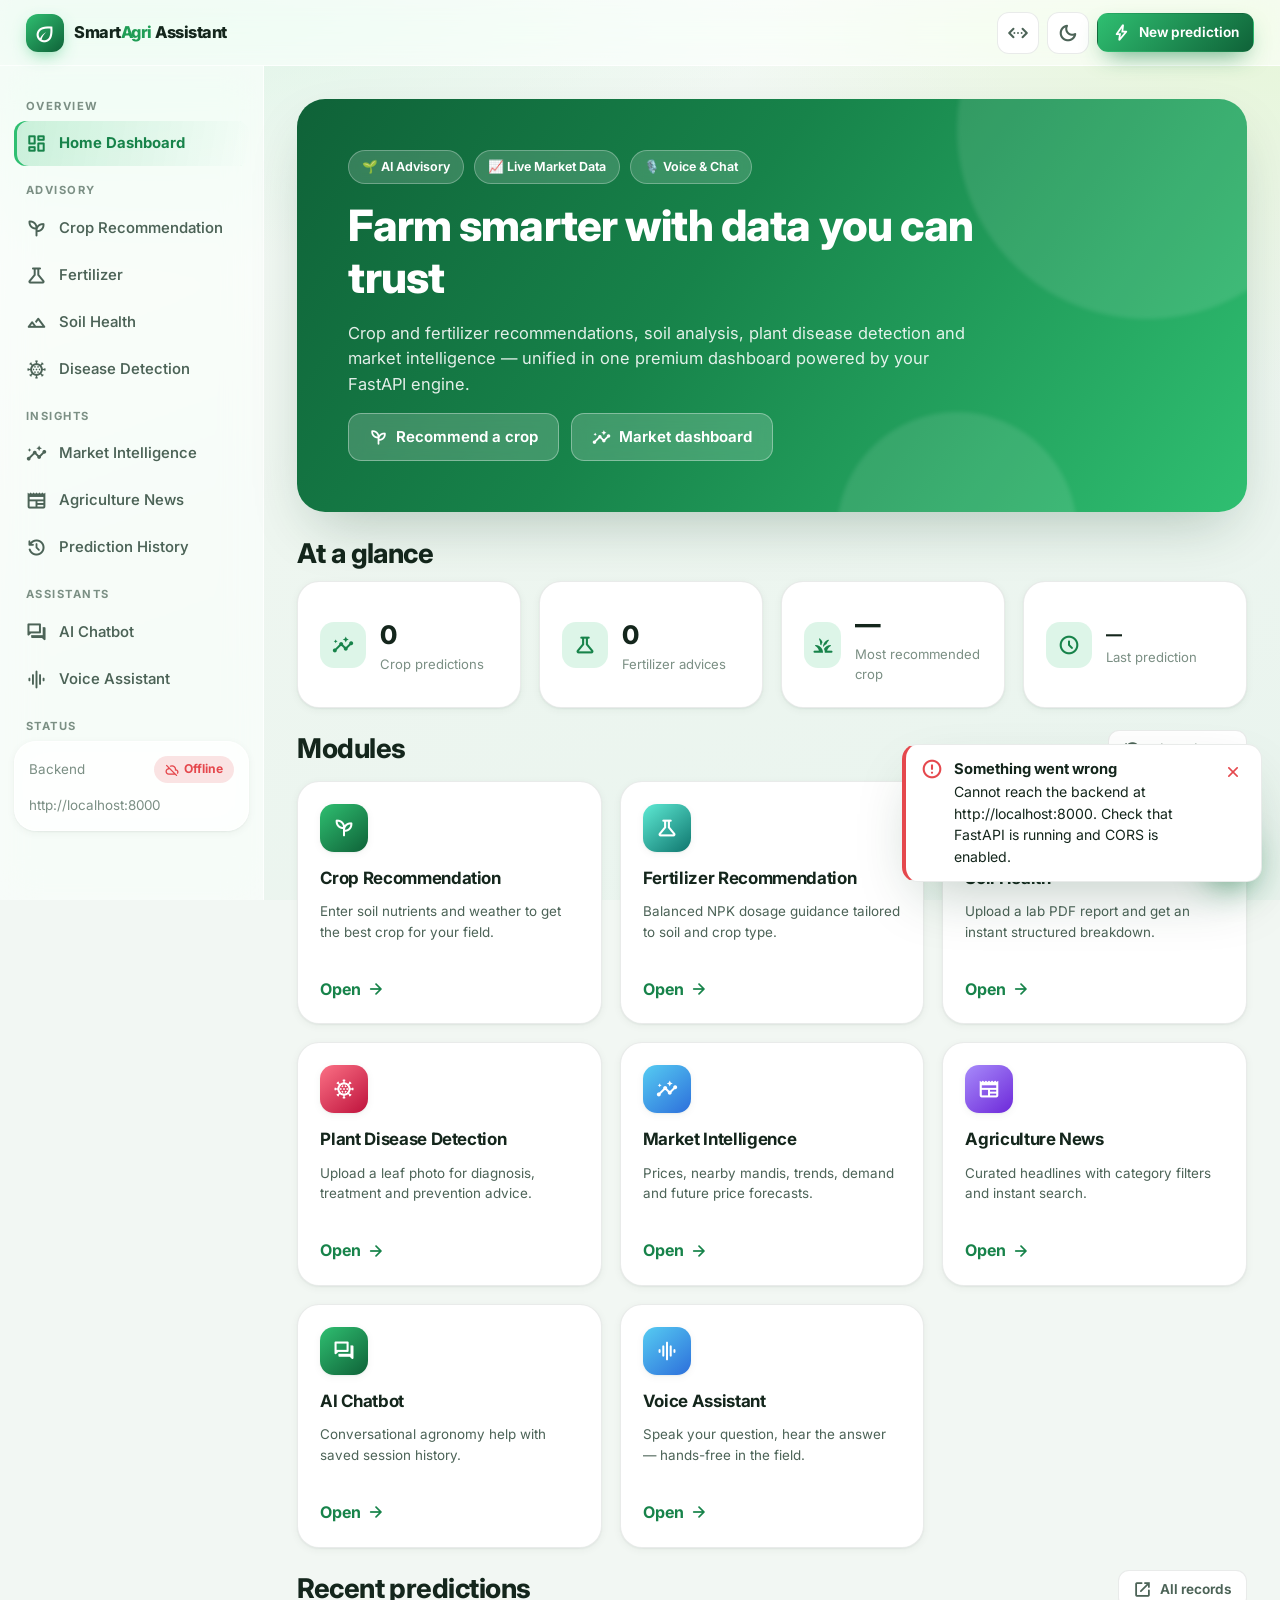
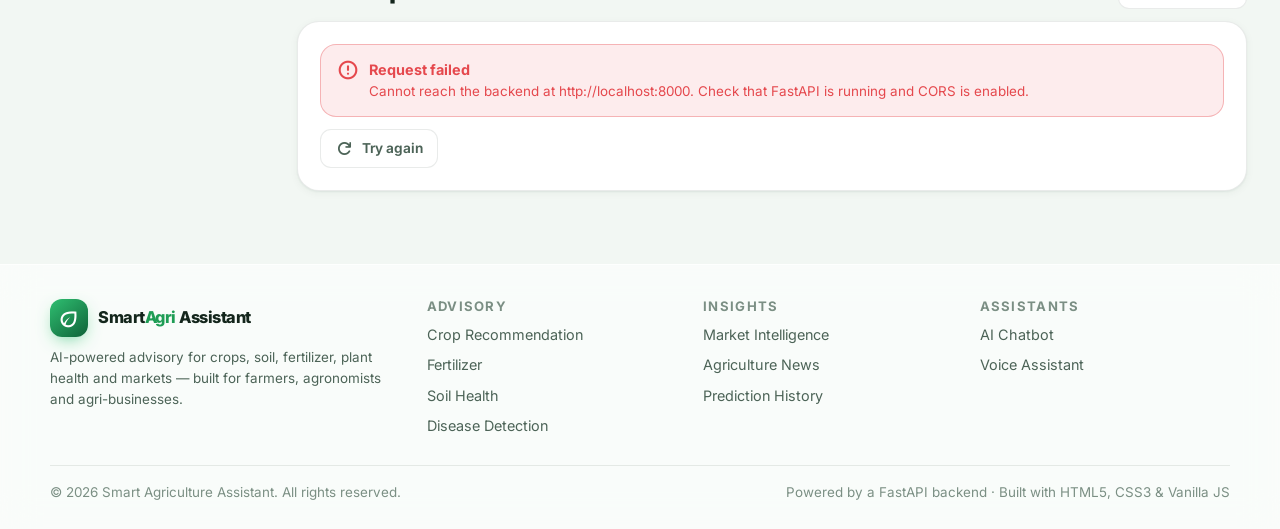
==== frontend/index.html @ 7fe46436 "Initial commit" ====
<!DOCTYPE html>
<html lang="en" data-theme="light">
<head>
  <meta charset="utf-8" />
  <meta name="viewport" content="width=device-width, initial-scale=1" />
  <title>Smart Agriculture Assistant — AI Farming Dashboard</title>
  <meta name="description" content="AI-powered farming dashboard for crop and fertilizer recommendation, soil health, plant disease detection, market intelligence and agriculture news." />
  <meta name="keywords" content="smart agriculture, crop recommendation, fertilizer, soil health, plant disease detection, market prices, farming AI" />
  <meta property="og:type" content="website" />
  <meta property="og:title" content="Smart Agriculture Assistant — AI Farming Dashboard" />
  <meta property="og:description" content="One dashboard for crop advisory, soil health, disease detection and market intelligence." />
  <meta name="twitter:card" content="summary_large_image" />
  <link rel="canonical" href="/app/index.html" />
  <link rel="icon" href="/favicon.ico" />
  <link rel="preconnect" href="https://fonts.googleapis.com" />
  <link rel="preconnect" href="https://fonts.gstatic.com" crossorigin />
  <link href="https://fonts.googleapis.com/css2?family=Inter:wght@400;500;600;700;800&family=Material+Symbols+Rounded:opsz,wght,FILL,GRAD@24,400,0,0&display=swap" rel="stylesheet" />
  <link rel="stylesheet" href="css/style.css" />
  <link rel="stylesheet" href="css/responsive.css" />
</head>
<body data-root="./">
  <a href="#main" class="visually-hidden">Skip to main content</a>
  <header data-shell="navbar"></header>

  <div class="layout">
    <nav data-shell="sidebar"></nav>

    <main class="content" id="main">
      <!-- ============================ Hero ============================ -->
      <section class="hero reveal" aria-labelledby="heroTitle">
        <div class="hero__inner">
          <div class="badge-row">
            <span class="hero-badge">🌱 AI Advisory</span>
            <span class="hero-badge">📈 Live Market Data</span>
            <span class="hero-badge">🎙️ Voice &amp; Chat</span>
          </div>
          <h1 id="heroTitle">Farm smarter with data you can trust</h1>
          <p>Crop and fertilizer recommendations, soil analysis, plant disease detection and market
             intelligence — unified in one premium dashboard powered by your FastAPI engine.</p>
          <div class="row wrap actions">
            <a class="btn btn--light" href="pages/crop.html"><span class="mi">psychiatry</span>Recommend a crop</a>
            <a class="btn btn--light" href="pages/market.html"><span class="mi">insights</span>Market dashboard</a>
          </div>
        </div>
      </section>

      <!-- ========================== Statistics ========================= -->
      <h2 class="mt-2">At a glance</h2>
      <section class="grid cols-4 mb-2" id="statsGrid" aria-label="Key statistics">
        <div class="card card--hover reveal stat"><div class="stat__icon"><span class="mi">insights</span></div>
          <div><div class="stat__value" id="statPredictions">—</div><div class="stat__label">Crop predictions</div></div></div>
        <div class="card card--hover reveal stat"><div class="stat__icon"><span class="mi">science</span></div>
          <div><div class="stat__value" id="statFertilizer">—</div><div class="stat__label">Fertilizer advices</div></div></div>
        <div class="card card--hover reveal stat"><div class="stat__icon"><span class="mi">grass</span></div>
          <div><div class="stat__value" id="statTopCrop">—</div><div class="stat__label">Most recommended crop</div></div></div>
        <div class="card card--hover reveal stat"><div class="stat__icon"><span class="mi">schedule</span></div>
          <div><div class="stat__value" id="statLast" style="font-size:1rem">—</div><div class="stat__label">Last prediction</div></div></div>
      </section>

      <!-- =========================== Modules =========================== -->
      <div class="row spread wrap mt-2">
        <h2 style="margin:0">Modules</h2>
        <a class="btn btn--ghost btn--sm" href="pages/history.html"><span class="mi">history</span>View history</a>
      </div>
      <section class="grid auto mt-1" aria-label="Feature modules">
        <a class="card card--hover feature-card reveal" href="pages/crop.html">
          <span class="ficon"><span class="mi">psychiatry</span></span>
          <h3>Crop Recommendation</h3>
          <p class="small">Enter soil nutrients and weather to get the best crop for your field.</p>
          <span class="go">Open<span class="mi">arrow_forward</span></span></a>

        <a class="card card--hover feature-card reveal" href="pages/fertilizer.html">
          <span class="ficon teal"><span class="mi">science</span></span>
          <h3>Fertilizer Recommendation</h3>
          <p class="small">Balanced NPK dosage guidance tailored to soil and crop type.</p>
          <span class="go">Open<span class="mi">arrow_forward</span></span></a>

        <a class="card card--hover feature-card reveal" href="pages/soil.html">
          <span class="ficon amber"><span class="mi">terrain</span></span>
          <h3>Soil Health</h3>
          <p class="small">Upload a lab PDF report and get an instant structured breakdown.</p>
          <span class="go">Open<span class="mi">arrow_forward</span></span></a>

        <a class="card card--hover feature-card reveal" href="pages/disease.html">
          <span class="ficon rose"><span class="mi">coronavirus</span></span>
          <h3>Plant Disease Detection</h3>
          <p class="small">Upload a leaf photo for diagnosis, treatment and prevention advice.</p>
          <span class="go">Open<span class="mi">arrow_forward</span></span></a>

        <a class="card card--hover feature-card reveal" href="pages/market.html">
          <span class="ficon blue"><span class="mi">insights</span></span>
          <h3>Market Intelligence</h3>
          <p class="small">Prices, nearby mandis, trends, demand and future price forecasts.</p>
          <span class="go">Open<span class="mi">arrow_forward</span></span></a>

        <a class="card card--hover feature-card reveal" href="pages/news.html">
          <span class="ficon violet"><span class="mi">newspaper</span></span>
          <h3>Agriculture News</h3>
          <p class="small">Curated headlines with category filters and instant search.</p>
          <span class="go">Open<span class="mi">arrow_forward</span></span></a>

        <a class="card card--hover feature-card reveal" href="pages/chatbot.html">
          <span class="ficon"><span class="mi">forum</span></span>
          <h3>AI Chatbot</h3>
          <p class="small">Conversational agronomy help with saved session history.</p>
          <span class="go">Open<span class="mi">arrow_forward</span></span></a>

        <a class="card card--hover feature-card reveal" href="pages/voice.html">
          <span class="ficon blue"><span class="mi">graphic_eq</span></span>
          <h3>Voice Assistant</h3>
          <p class="small">Speak your question, hear the answer — hands-free in the field.</p>
          <span class="go">Open<span class="mi">arrow_forward</span></span></a>
      </section>

      <!-- ====================== Recent predictions ===================== -->
      <div class="row spread wrap mt-2">
        <h2 style="margin:0">Recent predictions</h2>
        <a class="btn btn--ghost btn--sm" href="pages/history.html"><span class="mi">open_in_new</span>All records</a>
      </div>
      <section class="card mt-1 reveal" id="recentPanel" aria-live="polite"></section>
    </main>
  </div>

  <footer data-shell="footer"></footer>

  <script src="js/api.js"></script>
  <script src="js/script.js"></script>
  <script src="js/home.js"></script>
</body>
</html>
---- frontend/css/style.css ----
/* ==========================================================================
   Smart Agriculture Assistant — Core stylesheet
   Design tokens, glassmorphism, layout, components, animations.
   ========================================================================== */

/* ---------- Design tokens ---------- */
:root {
  --green-50: #eefbf1;
  --green-100: #d5f4de;
  --green-300: #7fd99a;
  --green-500: #1f9d55;
  --green-600: #17834a;
  --green-700: #0f6238;
  --leaf: #2fbf71;
  --lime: #a7e05a;
  --sun: #f5a524;
  --sky: #2d9cdb;
  --danger: #e5484d;
  --warn: #f0a500;

  --bg: #f2f7f3;
  --bg-grad: radial-gradient(1200px 600px at 8% -10%, #d7f2e1 0%, transparent 60%),
             radial-gradient(1000px 700px at 100% 0%, #e6f6d8 0%, transparent 55%),
             linear-gradient(160deg, #f6fbf7 0%, #eef6f0 45%, #e9f4ee 100%);

  --surface: #ffffff;
  --surface-2: #f7faf8;
  --glass: rgba(255, 255, 255, 0.62);
  --glass-brd: rgba(255, 255, 255, 0.75);
  --glass-blur: saturate(180%) blur(18px);

  --text: #14261c;
  --text-2: #4c6357;
  --muted: #7b8f84;
  --border: rgba(20, 38, 28, 0.09);

  --shadow-sm: 0 1px 2px rgba(15, 60, 35, .06), 0 2px 8px rgba(15, 60, 35, .05);
  --shadow-md: 0 6px 18px rgba(15, 60, 35, .09), 0 2px 6px rgba(15, 60, 35, .05);
  --shadow-lg: 0 24px 60px -18px rgba(12, 58, 33, .28);

  --radius-sm: 10px;
  --radius: 16px;
  --radius-lg: 22px;
  --radius-xl: 28px;

  --sidebar-w: 264px;
  --nav-h: 66px;
  --ease: cubic-bezier(.22, 1, .36, 1);
  --font: "Inter", "Segoe UI", system-ui, -apple-system, Roboto, Helvetica, Arial, sans-serif;
}

/* ---------- Dark mode ---------- */
html[data-theme="dark"] {
  --bg: #0b1512;
  --bg-grad: radial-gradient(1100px 620px at 6% -12%, #0f3d2a 0%, transparent 60%),
             radial-gradient(900px 620px at 100% 0%, #123a30 0%, transparent 55%),
             linear-gradient(160deg, #0b1512 0%, #0c1a15 50%, #0a1411 100%);
  --surface: #10201a;
  --surface-2: #142a22;
  --glass: rgba(20, 40, 33, 0.55);
  --glass-brd: rgba(255, 255, 255, 0.09);
  --text: #e8f5ed;
  --text-2: #a9c4b6;
  --muted: #7e9a8c;
  --border: rgba(255, 255, 255, 0.10);
  --shadow-sm: 0 1px 2px rgba(0,0,0,.35);
  --shadow-md: 0 8px 24px rgba(0, 0, 0, .40);
  --shadow-lg: 0 28px 70px -20px rgba(0, 0, 0, .65);
}

/* ---------- Reset ---------- */
*, *::before, *::after { box-sizing: border-box; }
html, body { height: 100%; }
body {
  margin: 0;
  font-family: var(--font);
  color: var(--text);
  background: var(--bg);
  background-image: var(--bg-grad);
  background-attachment: fixed;
  -webkit-font-smoothing: antialiased;
  line-height: 1.55;
  transition: background-color .35s var(--ease), color .35s var(--ease);
}
img { max-width: 100%; display: block; }
a { color: inherit; text-decoration: none; }
button, input, select, textarea { font: inherit; color: inherit; }
h1, h2, h3, h4 { line-height: 1.2; margin: 0 0 .4em; letter-spacing: -.02em; }
h1 { font-size: clamp(1.9rem, 3.4vw, 2.7rem); font-weight: 800; }
h2 { font-size: clamp(1.3rem, 2.2vw, 1.7rem); font-weight: 750; }
h3 { font-size: 1.06rem; font-weight: 700; }
p { margin: 0 0 1rem; color: var(--text-2); }
:focus-visible { outline: 3px solid var(--leaf); outline-offset: 2px; border-radius: 6px; }
.visually-hidden {
  position: absolute; width: 1px; height: 1px; overflow: hidden;
  clip: rect(0 0 0 0); clip-path: inset(50%); white-space: nowrap;
}

/* ---------- Utilities ---------- */
.muted { color: var(--muted); }
.small { font-size: .84rem; }
.center { text-align: center; }
.row { display: flex; gap: 12px; align-items: center; }
.row.wrap { flex-wrap: wrap; }
.spread { justify-content: space-between; }
.mt-0 { margin-top: 0; } .mt-1 { margin-top: 12px; } .mt-2 { margin-top: 22px; }
.mb-2 { margin-bottom: 22px; }
.hidden { display: none !important; }
.grid { display: grid; gap: 18px; }
.grid.cols-2 { grid-template-columns: repeat(2, minmax(0, 1fr)); }
.grid.cols-3 { grid-template-columns: repeat(3, minmax(0, 1fr)); }
.grid.cols-4 { grid-template-columns: repeat(4, minmax(0, 1fr)); }
.grid.auto { grid-template-columns: repeat(auto-fill, minmax(260px, 1fr)); }

/* ---------- Icons (Material Symbols) ---------- */
.mi {
  font-family: "Material Symbols Rounded", sans-serif;
  font-weight: normal; font-style: normal; line-height: 1;
  letter-spacing: normal; text-transform: none; white-space: nowrap;
  direction: ltr; -webkit-font-feature-settings: "liga"; font-variation-settings: "FILL" 0, "wght" 500, "opsz" 24;
  user-select: none; font-size: 22px;
}

/* ==========================================================================
   App shell: navbar / sidebar / footer
   ========================================================================== */
.navbar {
  position: sticky; top: 0; z-index: 60;
  height: var(--nav-h);
  display: flex; align-items: center; gap: 14px;
  padding: 0 clamp(14px, 2.4vw, 26px);
  background: var(--glass);
  backdrop-filter: var(--glass-blur);
  -webkit-backdrop-filter: var(--glass-blur);
  border-bottom: 1px solid var(--glass-brd);
}
.brand { display: flex; align-items: center; gap: 10px; font-weight: 800; letter-spacing: -.03em; }
.brand__mark {
  width: 38px; height: 38px; display: grid; place-items: center; border-radius: 12px;
  background: linear-gradient(140deg, var(--leaf), var(--green-700));
  color: #fff; box-shadow: 0 6px 18px -6px rgba(47, 191, 113, .8);
}
.brand__name { font-size: 1.02rem; }
.brand__name span { color: var(--green-500); }
.navbar__spacer { flex: 1; }
.navbar__actions { display: flex; align-items: center; gap: 8px; }

.icon-btn {
  width: 42px; height: 42px; display: grid; place-items: center;
  border-radius: 12px; border: 1px solid var(--border);
  background: var(--surface); color: var(--text-2);
  cursor: pointer; transition: transform .2s var(--ease), background .2s, color .2s, box-shadow .2s;
}
.icon-btn:hover { transform: translateY(-2px); color: var(--green-500); box-shadow: var(--shadow-sm); }
.hamburger { display: none; }

/* Layout */
.layout { display: flex; align-items: flex-start; min-height: calc(100vh - var(--nav-h)); }
.sidebar {
  position: sticky; top: var(--nav-h);
  width: var(--sidebar-w); flex: 0 0 var(--sidebar-w);
  height: calc(100vh - var(--nav-h));
  overflow-y: auto; padding: 18px 14px 26px;
  background: var(--glass);
  backdrop-filter: var(--glass-blur); -webkit-backdrop-filter: var(--glass-blur);
  border-right: 1px solid var(--glass-brd);
}
.sidebar__label {
  font-size: .70rem; text-transform: uppercase; letter-spacing: .13em;
  color: var(--muted); font-weight: 700; padding: 14px 12px 6px;
}
.nav-link {
  display: flex; align-items: center; gap: 12px;
  padding: 11px 12px; border-radius: 12px; margin-bottom: 2px;
  color: var(--text-2); font-weight: 550; font-size: .93rem;
  transition: background .2s var(--ease), color .2s, transform .2s var(--ease);
}
.nav-link .mi { font-size: 21px; }
.nav-link:hover { background: color-mix(in oklab, var(--leaf) 12%, transparent); color: var(--text); transform: translateX(3px); }
.nav-link.is-active {
  background: linear-gradient(100deg, color-mix(in oklab, var(--leaf) 22%, transparent), transparent);
  color: var(--green-600); font-weight: 700;
  box-shadow: inset 3px 0 0 var(--leaf);
}
html[data-theme="dark"] .nav-link.is-active { color: var(--lime); }

.content { flex: 1; min-width: 0; padding: clamp(18px, 2.6vw, 34px); }
.page-head { margin-bottom: 22px; }
.page-head .eyebrow {
  display: inline-flex; align-items: center; gap: 6px;
  font-size: .74rem; font-weight: 700; letter-spacing: .12em; text-transform: uppercase;
  color: var(--green-600); background: color-mix(in oklab, var(--leaf) 14%, transparent);
  padding: 5px 12px; border-radius: 999px; margin-bottom: 10px;
}

.scrim {
  position: fixed; inset: 0; background: rgba(6, 20, 14, .45);
  backdrop-filter: blur(3px); z-index: 70; opacity: 0; pointer-events: none;
  transition: opacity .3s var(--ease);
}
.scrim.is-open { opacity: 1; pointer-events: auto; }

.footer {
  margin-top: 40px; padding: 34px clamp(16px, 3vw, 40px) 26px;
  background: var(--glass); backdrop-filter: var(--glass-blur);
  border-top: 1px solid var(--glass-brd);
}
.footer__grid { display: grid; gap: 26px; grid-template-columns: 1.4fr 1fr 1fr 1fr; max-width: 1180px; margin: 0 auto; }
.footer h4 { font-size: .82rem; text-transform: uppercase; letter-spacing: .1em; color: var(--muted); }
.footer a { display: block; padding: 4px 0; color: var(--text-2); font-size: .9rem; transition: color .2s, transform .2s var(--ease); }
.footer a:hover { color: var(--green-500); transform: translateX(3px); }
.footer__bottom {
  max-width: 1180px; margin: 24px auto 0; padding-top: 16px;
  border-top: 1px solid var(--border); display: flex; justify-content: space-between;
  flex-wrap: wrap; gap: 10px; font-size: .84rem; color: var(--muted);
}

/* ==========================================================================
   Cards & surfaces
   ========================================================================== */
.card {
  background: var(--surface);
  border: 1px solid var(--border);
  border-radius: var(--radius-lg);
  padding: 22px;
  box-shadow: var(--shadow-sm);
  transition: transform .35s var(--ease), box-shadow .35s var(--ease), border-color .3s;
}
.card--glass {
  background: var(--glass);
  backdrop-filter: var(--glass-blur); -webkit-backdrop-filter: var(--glass-blur);
  border-color: var(--glass-brd);
}
.card--hover:hover { transform: translateY(-6px); box-shadow: var(--shadow-lg); border-color: color-mix(in oklab, var(--leaf) 40%, transparent); }
.card__title { display: flex; align-items: center; gap: 10px; font-weight: 750; margin-bottom: 6px; }

.feature-card { position: relative; overflow: hidden; display: flex; flex-direction: column; gap: 6px; }
.feature-card::after {
  content: ""; position: absolute; inset: auto -40% -60% auto; width: 190px; height: 190px;
  background: radial-gradient(circle, color-mix(in oklab, var(--leaf) 28%, transparent), transparent 68%);
  opacity: 0; transition: opacity .4s var(--ease);
}
.feature-card:hover::after { opacity: 1; }
.feature-card .ficon {
  width: 48px; height: 48px; border-radius: 14px; display: grid; place-items: center;
  color: #fff; margin-bottom: 10px; box-shadow: var(--shadow-sm);
  background: linear-gradient(140deg, var(--leaf), var(--green-700));
}
.ficon.blue { background: linear-gradient(140deg, #56ccf2, #2d6fdb); }
.ficon.amber { background: linear-gradient(140deg, #f9c74f, #f3722c); }
.ficon.violet { background: linear-gradient(140deg, #a78bfa, #6d28d9); }
.ficon.rose { background: linear-gradient(140deg, #fb7185, #be123c); }
.ficon.teal { background: linear-gradient(140deg, #5eead4, #0f766e); }
.feature-card .go { margin-top: auto; padding-top: 12px; font-weight: 700; color: var(--green-600); display: inline-flex; align-items: center; gap: 6px; }
.feature-card:hover .go .mi { transform: translateX(4px); }
.feature-card .go .mi { transition: transform .25s var(--ease); font-size: 18px; }

/* Stat cards */
.stat { display: flex; gap: 14px; align-items: center; }
.stat__icon { width: 46px; height: 46px; border-radius: 14px; display: grid; place-items: center; background: color-mix(in oklab, var(--leaf) 16%, transparent); color: var(--green-600); }
.stat__value { font-size: 1.6rem; font-weight: 800; letter-spacing: -.03em; }
.stat__label { font-size: .82rem; color: var(--muted); }
.trend { font-size: .78rem; font-weight: 700; color: var(--green-500); }
.trend.down { color: var(--danger); }

/* ---------- Hero ---------- */
.hero {
  position: relative; overflow: hidden;
  border-radius: var(--radius-xl); padding: clamp(26px, 4vw, 52px);
  color: #fff; margin-bottom: 26px;
  background: linear-gradient(125deg, #0f6238 0%, #17834a 42%, #2fbf71 100%);
  box-shadow: var(--shadow-lg);
}
.hero::before, .hero::after {
  content: ""; position: absolute; border-radius: 50%; filter: blur(2px);
  background: rgba(255, 255, 255, .10);
}
.hero::before { width: 380px; height: 380px; right: -90px; top: -160px; animation: float 9s ease-in-out infinite; }
.hero::after { width: 240px; height: 240px; right: 170px; bottom: -140px; animation: float 11s ease-in-out infinite reverse; }
.hero__inner { position: relative; z-index: 1; max-width: 640px; }
.hero h1 { color: #fff; }
.hero p { color: rgba(255, 255, 255, .88); font-size: 1.03rem; }
.hero .badge-row { display: flex; gap: 10px; flex-wrap: wrap; margin-bottom: 16px; }
.hero-badge {
  background: rgba(255, 255, 255, .16); border: 1px solid rgba(255, 255, 255, .28);
  padding: 6px 13px; border-radius: 999px; font-size: .78rem; font-weight: 650;
  backdrop-filter: blur(6px);
}

@keyframes float { 0%, 100% { transform: translateY(0) } 50% { transform: translateY(-22px) } }

/* ==========================================================================
   Buttons
   ========================================================================== */
.btn {
  display: inline-flex; align-items: center; justify-content: center; gap: 8px;
  padding: 11px 20px; border-radius: 13px; border: 1px solid transparent;
  font-weight: 650; font-size: .94rem; cursor: pointer; white-space: nowrap;
  transition: transform .2s var(--ease), box-shadow .25s var(--ease), background .25s, opacity .2s;
}
.btn .mi { font-size: 19px; }
.btn:hover { transform: translateY(-2px); }
.btn:active { transform: translateY(0); }
.btn:disabled { opacity: .55; cursor: not-allowed; transform: none; }
.btn--primary {
  background: linear-gradient(135deg, var(--leaf), var(--green-700)); color: #fff;
  box-shadow: 0 10px 24px -10px rgba(23, 131, 74, .85);
}
.btn--primary:hover { box-shadow: 0 16px 32px -12px rgba(23, 131, 74, .95); }
.btn--ghost { background: var(--surface); border-color: var(--border); color: var(--text-2); }
.btn--ghost:hover { color: var(--green-600); border-color: var(--leaf); }
.btn--light { background: rgba(255,255,255,.18); border-color: rgba(255,255,255,.35); color: #fff; backdrop-filter: blur(8px); }
.btn--light:hover { background: rgba(255,255,255,.28); }
.btn--sm { padding: 8px 14px; font-size: .85rem; border-radius: 11px; }
.btn--block { width: 100%; }

/* ==========================================================================
   Forms
   ========================================================================== */
.form-grid { display: grid; gap: 16px; grid-template-columns: repeat(auto-fit, minmax(190px, 1fr)); }
.field { display: flex; flex-direction: column; gap: 6px; }
.field label { font-size: .84rem; font-weight: 650; color: var(--text-2); }
.field .hint { font-size: .74rem; color: var(--muted); }
.input, select.input, textarea.input {
  width: 100%; padding: 12px 14px; border-radius: 13px;
  border: 1px solid var(--border); background: var(--surface-2); color: var(--text);
  transition: border-color .2s, box-shadow .2s, background .2s;
}
.input::placeholder { color: var(--muted); }
.input:focus {
  outline: none; border-color: var(--leaf); background: var(--surface);
  box-shadow: 0 0 0 4px color-mix(in oklab, var(--leaf) 18%, transparent);
}
.input.is-invalid { border-color: var(--danger); box-shadow: 0 0 0 4px color-mix(in oklab, var(--danger) 14%, transparent); }
.error-text { color: var(--danger); font-size: .76rem; min-height: 1em; }

.dropzone {
  border: 2px dashed color-mix(in oklab, var(--leaf) 45%, var(--border));
  border-radius: var(--radius-lg); padding: 34px 20px; text-align: center;
  background: color-mix(in oklab, var(--leaf) 6%, transparent);
  cursor: pointer; transition: background .25s, border-color .25s, transform .25s var(--ease);
}
.dropzone:hover, .dropzone.is-drag { background: color-mix(in oklab, var(--leaf) 14%, transparent); border-color: var(--leaf); transform: translateY(-2px); }
.dropzone .mi { font-size: 44px; color: var(--green-500); }
.preview-img { border-radius: var(--radius); box-shadow: var(--shadow-md); max-height: 320px; margin: 14px auto 0; object-fit: cover; }

/* ==========================================================================
   Tables
   ========================================================================== */
.table-wrap { overflow-x: auto; border-radius: var(--radius); border: 1px solid var(--border); }
table.data { width: 100%; border-collapse: collapse; font-size: .9rem; min-width: 640px; background: var(--surface); }
table.data th, table.data td { padding: 12px 14px; text-align: left; border-bottom: 1px solid var(--border); }
table.data thead th {
  background: var(--surface-2); font-size: .76rem; text-transform: uppercase;
  letter-spacing: .07em; color: var(--muted); cursor: pointer; user-select: none; white-space: nowrap;
}
table.data thead th:hover { color: var(--green-600); }
table.data tbody tr { transition: background .2s; }
table.data tbody tr:hover { background: color-mix(in oklab, var(--leaf) 7%, transparent); }
.pagination { display: flex; gap: 6px; align-items: center; justify-content: center; flex-wrap: wrap; margin-top: 16px; }
.page-btn {
  min-width: 38px; height: 38px; padding: 0 10px; border-radius: 11px; cursor: pointer;
  border: 1px solid var(--border); background: var(--surface); color: var(--text-2); font-weight: 600;
  transition: background .2s, color .2s, transform .2s var(--ease);
}
.page-btn:hover:not(:disabled) { transform: translateY(-2px); color: var(--green-600); }
.page-btn.is-active { background: linear-gradient(135deg, var(--leaf), var(--green-700)); color: #fff; border-color: transparent; }
.page-btn:disabled { opacity: .4; cursor: not-allowed; }

/* Badges / pills */
.badge {
  display: inline-flex; align-items: center; gap: 5px; padding: 4px 11px; border-radius: 999px;
  font-size: .76rem; font-weight: 700;
  background: color-mix(in oklab, var(--leaf) 15%, transparent); color: var(--green-600);
}
.badge.amber { background: color-mix(in oklab, var(--sun) 18%, transparent); color: #a06400; }
.badge.rose { background: color-mix(in oklab, var(--danger) 15%, transparent); color: var(--danger); }
.badge.blue { background: color-mix(in oklab, var(--sky) 16%, transparent); color: #1c6ea4; }
html[data-theme="dark"] .badge { color: var(--lime); }
html[data-theme="dark"] .badge.amber { color: #ffd27d; }
html[data-theme="dark"] .badge.blue { color: #9ad7ff; }

.chips { display: flex; gap: 8px; flex-wrap: wrap; }
.chip {
  padding: 8px 15px; border-radius: 999px; border: 1px solid var(--border);
  background: var(--surface); color: var(--text-2); cursor: pointer; font-size: .85rem; font-weight: 600;
  transition: all .22s var(--ease);
}
.chip:hover { transform: translateY(-2px); border-color: var(--leaf); }
.chip.is-active { background: linear-gradient(135deg, var(--leaf), var(--green-700)); color: #fff; border-color: transparent; }

/* Progress / meter */
.meter { height: 10px; border-radius: 99px; background: color-mix(in oklab, var(--leaf) 14%, transparent); overflow: hidden; }
.meter > i { display: block; height: 100%; border-radius: 99px; background: linear-gradient(90deg, var(--lime), var(--leaf), var(--green-600)); width: 0; transition: width 1s var(--ease); }

/* Result panel */
.result-hero {
  display: flex; align-items: center; gap: 18px; flex-wrap: wrap;
  padding: 22px; border-radius: var(--radius-lg); color: #fff;
  background: linear-gradient(125deg, var(--green-700), var(--leaf));
  box-shadow: var(--shadow-lg);
}
.result-hero .big { font-size: clamp(1.6rem, 3vw, 2.2rem); font-weight: 800; text-transform: capitalize; }
.result-hero .mi { font-size: 46px; }

.kv { display: grid; grid-template-columns: 1fr auto; gap: 8px 14px; font-size: .9rem; }
.kv dt { color: var(--muted); }
.kv dd { margin: 0; font-weight: 650; text-align: right; }

.list-clean { list-style: none; margin: 0; padding: 0; }
.list-clean li { display: flex; gap: 10px; padding: 8px 0; border-bottom: 1px dashed var(--border); color: var(--text-2); font-size: .92rem; }
.list-clean li:last-child { border-bottom: 0; }
.list-clean .mi { font-size: 18px; color: var(--green-500); flex: 0 0 auto; }

/* ==========================================================================
   Loading, skeletons, empty states
   ========================================================================== */
.spinner {
  width: 42px; height: 42px; border-radius: 50%;
  border: 4px solid color-mix(in oklab, var(--leaf) 22%, transparent);
  border-top-color: var(--leaf); animation: spin .8s linear infinite;
}
.spinner--sm { width: 18px; height: 18px; border-width: 2.5px; }
@keyframes spin { to { transform: rotate(360deg) } }

.loader { display: flex; flex-direction: column; align-items: center; gap: 12px; padding: 44px 10px; color: var(--muted); }
.loader .dots span {
  display: inline-block; width: 9px; height: 9px; border-radius: 50%; background: var(--leaf); margin: 0 3px;
  animation: bounce 1.1s infinite;
}
.loader .dots span:nth-child(2) { animation-delay: .15s; }
.loader .dots span:nth-child(3) { animation-delay: .3s; }
@keyframes bounce { 0%, 80%, 100% { transform: translateY(0); opacity: .5 } 40% { transform: translateY(-9px); opacity: 1 } }

.skeleton {
  border-radius: var(--radius); background: linear-gradient(90deg, var(--surface-2) 25%, color-mix(in oklab, var(--leaf) 10%, var(--surface-2)) 50%, var(--surface-2) 75%);
  background-size: 200% 100%; animation: shimmer 1.4s infinite; min-height: 16px;
}
@keyframes shimmer { to { background-position: -200% 0 } }

.empty { text-align: center; padding: 48px 18px; color: var(--muted); }
.empty .mi { font-size: 54px; color: color-mix(in oklab, var(--leaf) 55%, var(--muted)); }

.alert {
  display: flex; gap: 10px; align-items: flex-start; padding: 14px 16px; border-radius: var(--radius);
  border: 1px solid color-mix(in oklab, var(--danger) 35%, transparent);
  background: color-mix(in oklab, var(--danger) 10%, transparent); color: var(--danger); font-size: .9rem;
}
.alert.info { border-color: color-mix(in oklab, var(--sky) 35%, transparent); background: color-mix(in oklab, var(--sky) 10%, transparent); color: #1c6ea4; }

/* ==========================================================================
   Toasts
   ========================================================================== */
.toast-stack {
  position: fixed; z-index: 200; right: 18px; bottom: 18px;
  display: flex; flex-direction: column; gap: 10px; max-width: min(360px, calc(100vw - 36px));
}
.toast {
  display: flex; gap: 11px; align-items: flex-start; padding: 13px 15px;
  border-radius: 15px; background: var(--surface); border: 1px solid var(--border);
  box-shadow: var(--shadow-lg); animation: toastIn .4s var(--ease);
  border-left: 4px solid var(--leaf);
}
.toast.error { border-left-color: var(--danger); }
.toast.warn { border-left-color: var(--warn); }
.toast.info { border-left-color: var(--sky); }
.toast .mi { color: var(--green-500); }
.toast.error .mi { color: var(--danger); }
.toast.warn .mi { color: var(--warn); }
.toast.info .mi { color: var(--sky); }
.toast__body { flex: 1; font-size: .88rem; }
.toast__body strong { display: block; font-size: .92rem; }
.toast.is-out { animation: toastOut .3s var(--ease) forwards; }
@keyframes toastIn { from { opacity: 0; transform: translateX(40px) scale(.96) } to { opacity: 1; transform: none } }
@keyframes toastOut { to { opacity: 0; transform: translateX(40px) scale(.96) } }

/* ==========================================================================
   Floating chatbot widget
   ========================================================================== */
.chat-fab {
  position: fixed; right: 20px; bottom: 20px; z-index: 150;
  width: 60px; height: 60px; border-radius: 50%; border: 0; cursor: pointer;
  background: linear-gradient(135deg, var(--leaf), var(--green-700)); color: #fff;
  box-shadow: 0 14px 34px -10px rgba(23, 131, 74, .9);
  display: grid; place-items: center; transition: transform .3s var(--ease);
  animation: pulseRing 2.6s infinite;
}
.chat-fab:hover { transform: scale(1.08) rotate(6deg); }
.chat-fab .mi { font-size: 27px; }
@keyframes pulseRing {
  0% { box-shadow: 0 14px 34px -10px rgba(23,131,74,.9), 0 0 0 0 rgba(47,191,113,.45) }
  70% { box-shadow: 0 14px 34px -10px rgba(23,131,74,.9), 0 0 0 16px rgba(47,191,113,0) }
  100% { box-shadow: 0 14px 34px -10px rgba(23,131,74,.9), 0 0 0 0 rgba(47,191,113,0) }
}

.chat-panel {
  position: fixed; right: 20px; bottom: 92px; z-index: 151;
  width: min(390px, calc(100vw - 32px)); height: min(560px, calc(100vh - 130px));
  display: flex; flex-direction: column; overflow: hidden;
  border-radius: var(--radius-xl); border: 1px solid var(--glass-brd);
  background: var(--surface); box-shadow: var(--shadow-lg);
  opacity: 0; transform: translateY(18px) scale(.97); pointer-events: none;
  transition: opacity .3s var(--ease), transform .3s var(--ease);
}
.chat-panel.is-open { opacity: 1; transform: none; pointer-events: auto; }
.chat-panel__head {
  padding: 14px 16px; color: #fff; display: flex; align-items: center; gap: 10px;
  background: linear-gradient(120deg, var(--green-700), var(--leaf));
}
.chat-panel__head .dot { width: 8px; height: 8px; border-radius: 50%; background: #7cf7a8; box-shadow: 0 0 0 3px rgba(124,247,168,.25); }
.chat-log { flex: 1; overflow-y: auto; padding: 16px; display: flex; flex-direction: column; gap: 12px; background: var(--surface-2); }
.msg { max-width: 82%; padding: 11px 14px; border-radius: 16px; font-size: .9rem; animation: msgIn .3s var(--ease); white-space: pre-wrap; word-break: break-word; }
.msg.user { align-self: flex-end; background: linear-gradient(135deg, var(--leaf), var(--green-600)); color: #fff; border-bottom-right-radius: 5px; }
.msg.bot { align-self: flex-start; background: var(--surface); border: 1px solid var(--border); border-bottom-left-radius: 5px; color: var(--text); }
@keyframes msgIn { from { opacity: 0; transform: translateY(8px) } to { opacity: 1; transform: none } }
.typing { display: inline-flex; gap: 4px; align-items: center; }
.typing i { width: 7px; height: 7px; border-radius: 50%; background: var(--muted); animation: bounce 1.1s infinite; }
.typing i:nth-child(2) { animation-delay: .15s } .typing i:nth-child(3) { animation-delay: .3s }
.chat-input { display: flex; gap: 8px; padding: 12px; border-top: 1px solid var(--border); background: var(--surface); }
.chat-input .input { border-radius: 999px; }
.chat-send {
  width: 44px; height: 44px; flex: 0 0 44px; border-radius: 50%; border: 0; cursor: pointer; color: #fff;
  background: linear-gradient(135deg, var(--leaf), var(--green-700)); display: grid; place-items: center;
  transition: transform .2s var(--ease);
}
.chat-send:hover { transform: scale(1.07); }

/* ==========================================================================
   Voice assistant
   ========================================================================== */
.mic-btn {
  width: 128px; height: 128px; border-radius: 50%; border: 0; cursor: pointer; color: #fff;
  background: linear-gradient(140deg, var(--leaf), var(--green-700));
  display: grid; place-items: center; margin: 0 auto;
  box-shadow: 0 20px 44px -14px rgba(23, 131, 74, .85);
  transition: transform .3s var(--ease);
}
.mic-btn .mi { font-size: 52px; }
.mic-btn:hover { transform: scale(1.05); }
.mic-btn.is-recording { background: linear-gradient(140deg, #ff7a7a, #c1121f); animation: micPulse 1.4s infinite; }
@keyframes micPulse {
  0% { box-shadow: 0 0 0 0 rgba(229,72,77,.55) }
  70% { box-shadow: 0 0 0 30px rgba(229,72,77,0) }
  100% { box-shadow: 0 0 0 0 rgba(229,72,77,0) }
}
.wave { display: flex; gap: 5px; align-items: flex-end; justify-content: center; height: 46px; margin-top: 18px; }
.wave i { width: 6px; border-radius: 99px; background: linear-gradient(180deg, var(--lime), var(--leaf)); height: 12px; animation: waveA 1s infinite ease-in-out; }
.wave i:nth-child(2n) { animation-delay: .12s } .wave i:nth-child(3n) { animation-delay: .26s } .wave i:nth-child(5n) { animation-delay: .4s }
@keyframes waveA { 0%, 100% { height: 10px } 50% { height: 42px } }

/* ==========================================================================
   Reveal-on-scroll animation
   ========================================================================== */
.reveal { opacity: 0; transform: translateY(18px); transition: opacity .6s var(--ease), transform .6s var(--ease); }
.reveal.is-in { opacity: 1; transform: none; }

@media (prefers-reduced-motion: reduce) {
  *, *::before, *::after { animation-duration: .001ms !important; animation-iteration-count: 1 !important; transition-duration: .001ms !important; }
  .reveal { opacity: 1; transform: none; }
}
---- frontend/css/responsive.css ----
/* ==========================================================================
   Smart Agriculture Assistant — Responsive rules
   Breakpoints: 1200 / 1024 / 768 / 520
   ========================================================================== */

@media (max-width: 1200px) {
  .grid.cols-4 { grid-template-columns: repeat(2, minmax(0, 1fr)); }
  .footer__grid { grid-template-columns: 1fr 1fr; }
}

@media (max-width: 1024px) {
  :root { --sidebar-w: 232px; }
  .grid.cols-3 { grid-template-columns: repeat(2, minmax(0, 1fr)); }
  .hero { padding: 28px; }
}

/* ---------- Mobile: sidebar becomes an off-canvas drawer ---------- */
@media (max-width: 900px) {
  .hamburger { display: grid; }

  .sidebar {
    position: fixed; top: 0; left: 0; bottom: 0; height: 100vh;
    width: 280px; flex-basis: 280px; z-index: 80;
    transform: translateX(-104%);
    transition: transform .34s var(--ease);
    box-shadow: var(--shadow-lg);
    background: var(--surface);
    padding-top: 14px;
  }
  .sidebar.is-open { transform: none; }
  .sidebar__close { display: grid !important; }

  .content { padding: 16px; }
  .grid.cols-2, .grid.cols-3, .grid.cols-4 { grid-template-columns: 1fr; }
}

@media (max-width: 768px) {
  .grid.auto { grid-template-columns: 1fr; }
  .footer__grid { grid-template-columns: 1fr; gap: 18px; }
  .footer__bottom { flex-direction: column; }
  .result-hero { flex-direction: column; align-items: flex-start; text-align: left; }
  .brand__name { font-size: .95rem; }
  .navbar { gap: 8px; padding: 0 12px; }
  .chat-panel { right: 10px; left: 10px; width: auto; bottom: 84px; height: min(72vh, 520px); }
  .chat-fab { right: 14px; bottom: 14px; width: 54px; height: 54px; }
  .toast-stack { right: 10px; left: 10px; bottom: 84px; max-width: none; }
}

@media (max-width: 520px) {
  h1 { font-size: 1.6rem; }
  .card { padding: 16px; border-radius: 18px; }
  .hero { padding: 22px 18px; border-radius: 20px; }
  .form-grid { grid-template-columns: 1fr; }
  .btn { width: 100%; }
  .row.actions .btn { width: auto; }
  .mic-btn { width: 108px; height: 108px; }
  .navbar__actions .label-text { display: none; }
}

/* ---------- Print (report export friendly) ---------- */
@media print {
  .navbar, .sidebar, .footer, .chat-fab, .chat-panel, .toast-stack, .no-print { display: none !important; }
  body { background: #fff; }
  .content { padding: 0; }
  .card { box-shadow: none; border: 1px solid #ddd; break-inside: avoid; }
}
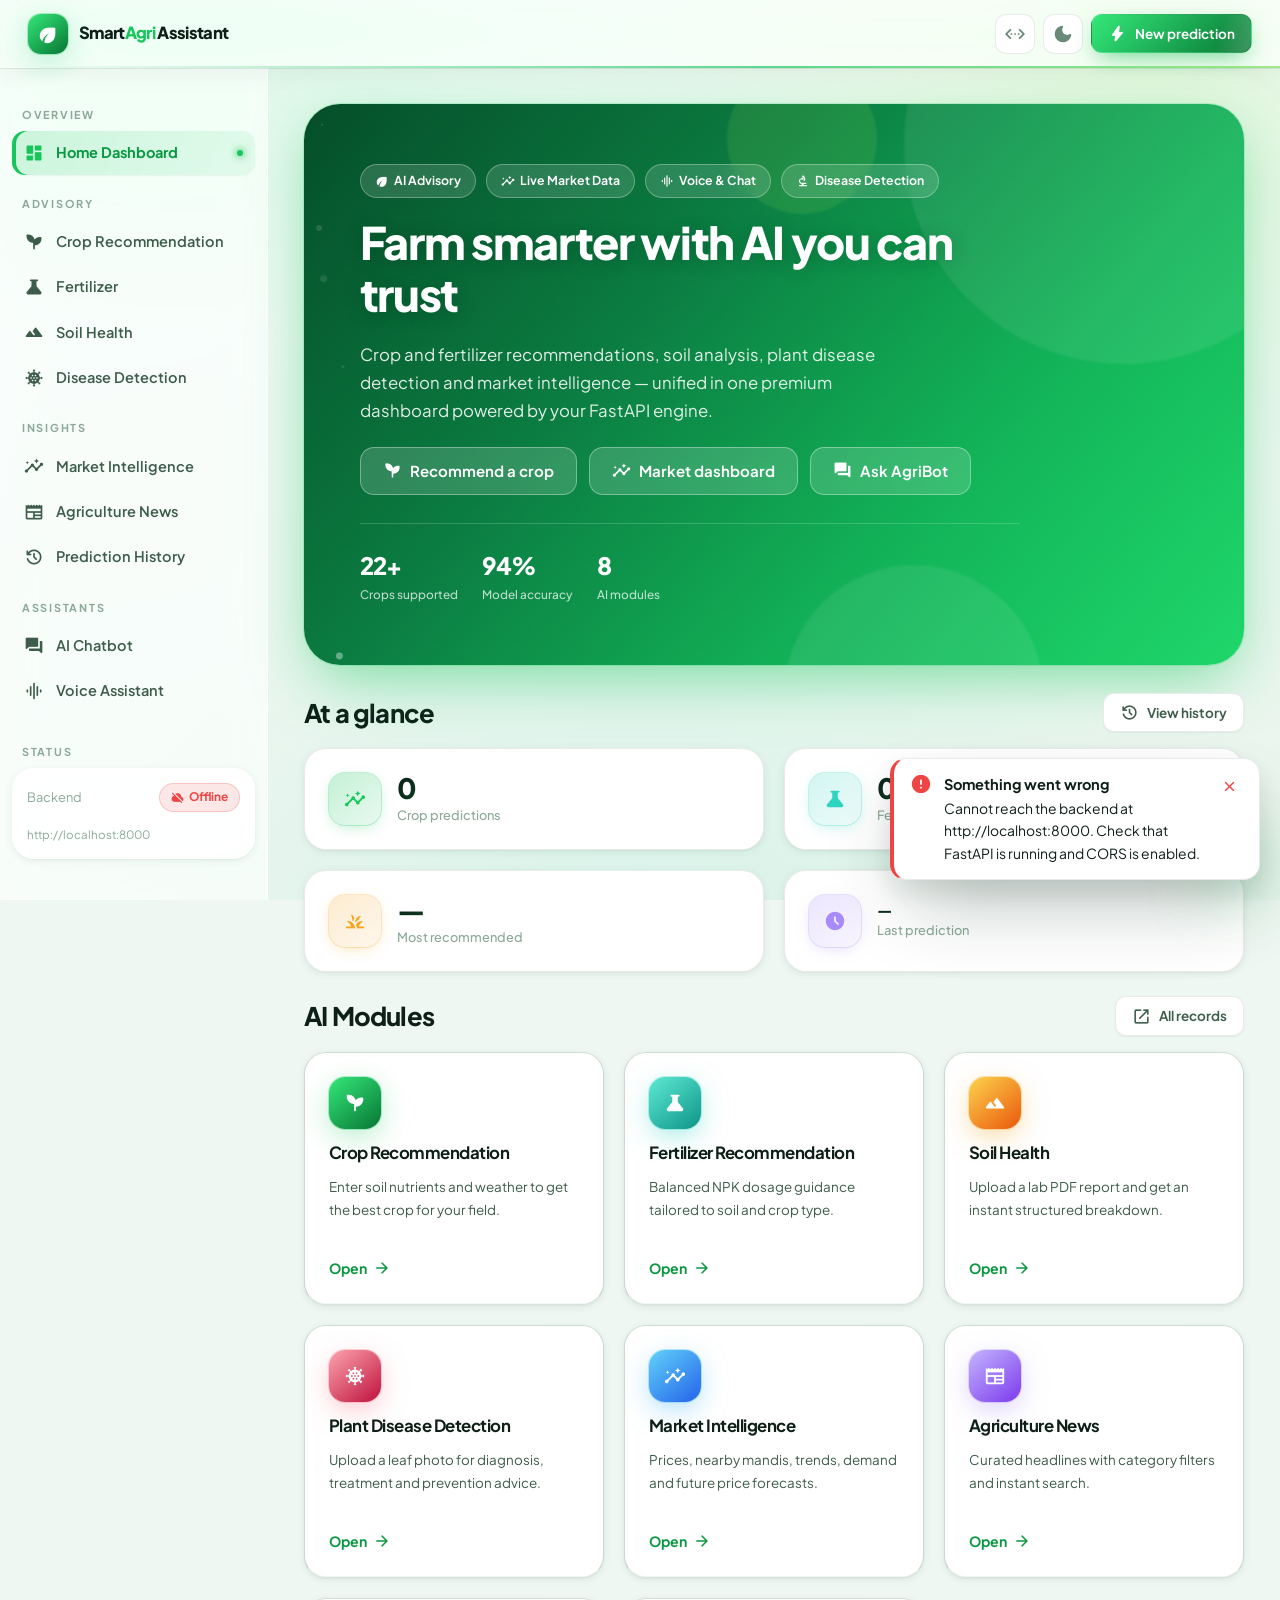
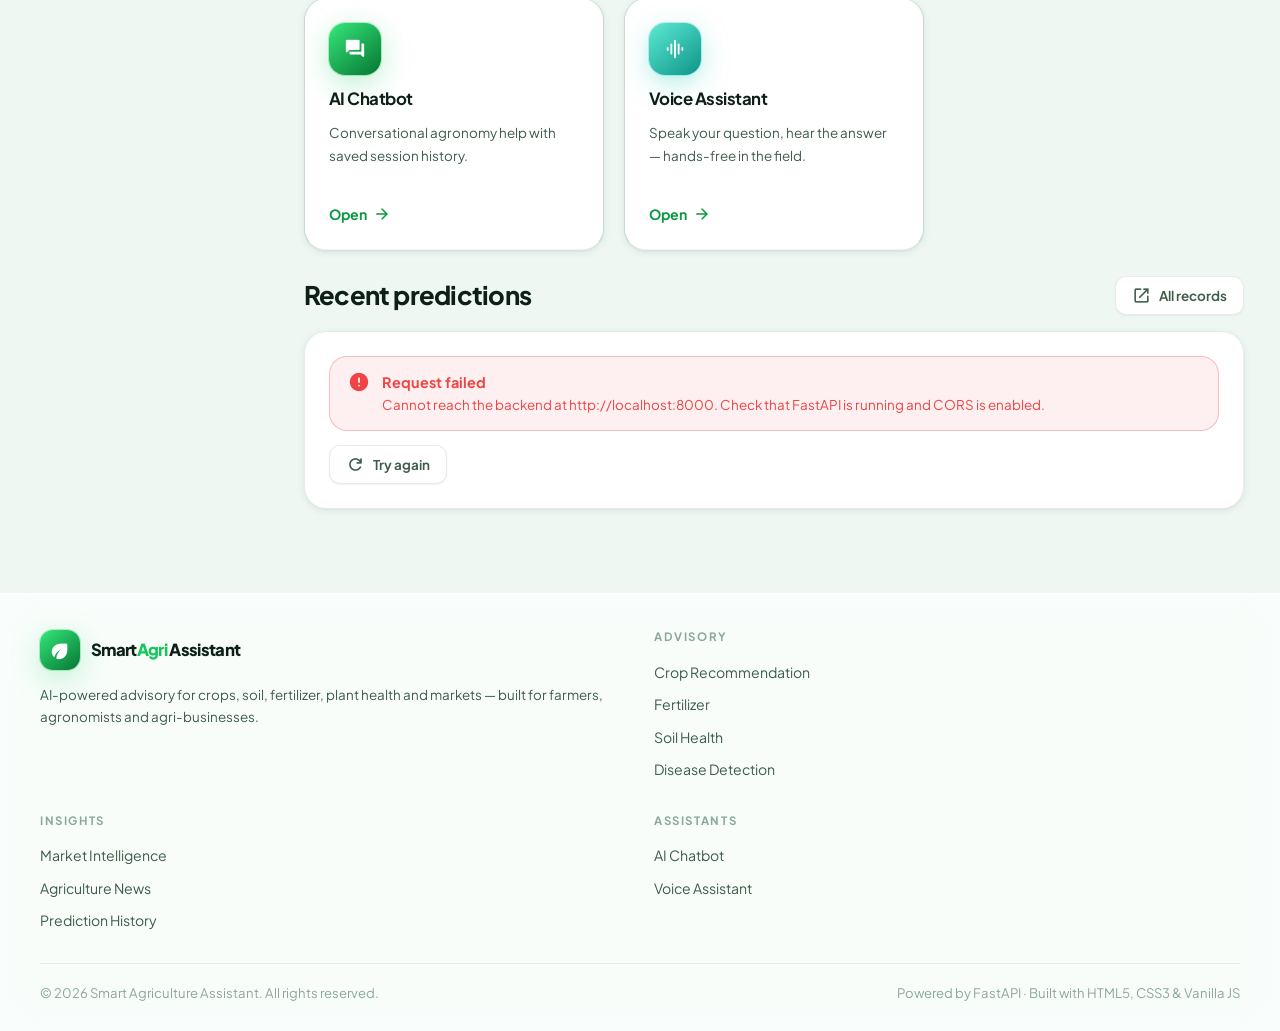
==== commit d65cc7ab: "feat: premium frontend redesign + production Dockerfile + render.yaml deployment config" ====
--- a/frontend/index.html
+++ b/frontend/index.html
@@ -6,15 +6,15 @@
   <title>Smart Agriculture Assistant — AI Farming Dashboard</title>
   <meta name="description" content="AI-powered farming dashboard for crop and fertilizer recommendation, soil health, plant disease detection, market intelligence and agriculture news." />
   <meta name="keywords" content="smart agriculture, crop recommendation, fertilizer, soil health, plant disease detection, market prices, farming AI" />
-  <meta property="og:type" content="website" />
-  <meta property="og:title" content="Smart Agriculture Assistant — AI Farming Dashboard" />
+  <meta property="og:type"        content="website" />
+  <meta property="og:title"       content="Smart Agriculture Assistant — AI Farming Dashboard" />
   <meta property="og:description" content="One dashboard for crop advisory, soil health, disease detection and market intelligence." />
-  <meta name="twitter:card" content="summary_large_image" />
+  <meta name="twitter:card"       content="summary_large_image" />
   <link rel="canonical" href="/app/index.html" />
   <link rel="icon" href="/favicon.ico" />
   <link rel="preconnect" href="https://fonts.googleapis.com" />
   <link rel="preconnect" href="https://fonts.gstatic.com" crossorigin />
-  <link href="https://fonts.googleapis.com/css2?family=Inter:wght@400;500;600;700;800&family=Material+Symbols+Rounded:opsz,wght,FILL,GRAD@24,400,0,0&display=swap" rel="stylesheet" />
+  <link href="https://fonts.googleapis.com/css2?family=Plus+Jakarta+Sans:wght@400;500;600;700;800&family=Inter:wght@400;500;600;700;800&family=Material+Symbols+Rounded:opsz,wght,FILL,GRAD@24,400,1,0&display=swap" rel="stylesheet" />
   <link rel="stylesheet" href="css/style.css" />
   <link rel="stylesheet" href="css/responsive.css" />
 </head>
@@ -26,98 +26,167 @@
     <nav data-shell="sidebar"></nav>
 
     <main class="content" id="main">
+
       <!-- ============================ Hero ============================ -->
       <section class="hero reveal" aria-labelledby="heroTitle">
+        <!-- Particle canvas -->
+        <canvas id="heroCanvas" aria-hidden="true"></canvas>
+        <!-- Floating orbs -->
+        <div class="hero-orb hero-orb-1" aria-hidden="true"></div>
+        <div class="hero-orb hero-orb-2" aria-hidden="true"></div>
+        <div class="hero-orb hero-orb-3" aria-hidden="true"></div>
+
         <div class="hero__inner">
           <div class="badge-row">
-            <span class="hero-badge">🌱 AI Advisory</span>
-            <span class="hero-badge">📈 Live Market Data</span>
-            <span class="hero-badge">🎙️ Voice &amp; Chat</span>
+            <span class="hero-badge"><span class="mi" style="font-size:14px">eco</span>AI Advisory</span>
+            <span class="hero-badge"><span class="mi" style="font-size:14px">insights</span>Live Market Data</span>
+            <span class="hero-badge"><span class="mi" style="font-size:14px">graphic_eq</span>Voice &amp; Chat</span>
+            <span class="hero-badge"><span class="mi" style="font-size:14px">biotech</span>Disease Detection</span>
           </div>
-          <h1 id="heroTitle">Farm smarter with data you can trust</h1>
+
+          <h1 id="heroTitle">Farm smarter with AI you can trust</h1>
           <p>Crop and fertilizer recommendations, soil analysis, plant disease detection and market
              intelligence — unified in one premium dashboard powered by your FastAPI engine.</p>
-          <div class="row wrap actions">
-            <a class="btn btn--light" href="pages/crop.html"><span class="mi">psychiatry</span>Recommend a crop</a>
-            <a class="btn btn--light" href="pages/market.html"><span class="mi">insights</span>Market dashboard</a>
+
+          <div class="row wrap actions" style="gap:12px;margin-top:22px">
+            <a class="btn btn--light" href="pages/crop.html">
+              <span class="mi" aria-hidden="true">psychiatry</span>Recommend a crop</a>
+            <a class="btn btn--light" href="pages/market.html">
+              <span class="mi" aria-hidden="true">insights</span>Market dashboard</a>
+            <a class="btn btn--light" href="pages/chatbot.html">
+              <span class="mi" aria-hidden="true">forum</span>Ask AgriBot</a>
+          </div>
+
+          <!-- Hero quick stats -->
+          <div class="hero-stats" aria-label="Quick stats">
+            <div class="hero-stat">
+              <span class="hero-stat__val" id="heroStatCrops">22+</span>
+              <span class="hero-stat__lbl">Crops supported</span>
+            </div>
+            <div class="hero-stat">
+              <span class="hero-stat__val" id="heroStatAccuracy">94%</span>
+              <span class="hero-stat__lbl">Model accuracy</span>
+            </div>
+            <div class="hero-stat">
+              <span class="hero-stat__val" id="heroStatModules">8</span>
+              <span class="hero-stat__lbl">AI modules</span>
+            </div>
           </div>
         </div>
       </section>
 
       <!-- ========================== Statistics ========================= -->
-      <h2 class="mt-2">At a glance</h2>
-      <section class="grid cols-4 mb-2" id="statsGrid" aria-label="Key statistics">
-        <div class="card card--hover reveal stat"><div class="stat__icon"><span class="mi">insights</span></div>
-          <div><div class="stat__value" id="statPredictions">—</div><div class="stat__label">Crop predictions</div></div></div>
-        <div class="card card--hover reveal stat"><div class="stat__icon"><span class="mi">science</span></div>
-          <div><div class="stat__value" id="statFertilizer">—</div><div class="stat__label">Fertilizer advices</div></div></div>
-        <div class="card card--hover reveal stat"><div class="stat__icon"><span class="mi">grass</span></div>
-          <div><div class="stat__value" id="statTopCrop">—</div><div class="stat__label">Most recommended crop</div></div></div>
-        <div class="card card--hover reveal stat"><div class="stat__icon"><span class="mi">schedule</span></div>
-          <div><div class="stat__value" id="statLast" style="font-size:1rem">—</div><div class="stat__label">Last prediction</div></div></div>
+      <div class="section-title mt-2">
+        <h2>At a glance</h2>
+        <a class="btn btn--ghost btn--sm" href="pages/history.html">
+          <span class="mi" aria-hidden="true">history</span>View history</a>
+      </div>
+      <section class="grid cols-4 mb-2 stagger-children" id="statsGrid" aria-label="Key statistics">
+        <div class="card card--hover reveal stat">
+          <div class="stat__icon"><span class="mi" aria-hidden="true">insights</span></div>
+          <div>
+            <div class="stat__value" id="statPredictions">—</div>
+            <div class="stat__label">Crop predictions</div>
+          </div>
+        </div>
+        <div class="card card--hover reveal stat">
+          <div class="stat__icon" style="background:linear-gradient(140deg,color-mix(in oklab,var(--teal) 22%,transparent),color-mix(in oklab,var(--teal) 8%,transparent));color:var(--teal);box-shadow:0 0 0 1px color-mix(in oklab,var(--teal) 25%,transparent),0 4px 16px -4px color-mix(in oklab,var(--teal) 35%,transparent)">
+            <span class="mi" aria-hidden="true">science</span></div>
+          <div>
+            <div class="stat__value" id="statFertilizer">—</div>
+            <div class="stat__label">Fertilizer advices</div>
+          </div>
+        </div>
+        <div class="card card--hover reveal stat">
+          <div class="stat__icon" style="background:linear-gradient(140deg,color-mix(in oklab,var(--gold) 22%,transparent),color-mix(in oklab,var(--gold) 8%,transparent));color:var(--gold);box-shadow:0 0 0 1px color-mix(in oklab,var(--gold) 25%,transparent),0 4px 16px -4px color-mix(in oklab,var(--gold) 35%,transparent)">
+            <span class="mi" aria-hidden="true">grass</span></div>
+          <div>
+            <div class="stat__value" id="statTopCrop">—</div>
+            <div class="stat__label">Most recommended</div>
+          </div>
+        </div>
+        <div class="card card--hover reveal stat">
+          <div class="stat__icon" style="background:linear-gradient(140deg,color-mix(in oklab,var(--violet) 22%,transparent),color-mix(in oklab,var(--violet) 8%,transparent));color:var(--violet);box-shadow:0 0 0 1px color-mix(in oklab,var(--violet) 25%,transparent),0 4px 16px -4px color-mix(in oklab,var(--violet) 35%,transparent)">
+            <span class="mi" aria-hidden="true">schedule</span></div>
+          <div>
+            <div class="stat__value" id="statLast" style="font-size:.95rem;letter-spacing:-.01em">—</div>
+            <div class="stat__label">Last prediction</div>
+          </div>
+        </div>
       </section>
 
       <!-- =========================== Modules =========================== -->
-      <div class="row spread wrap mt-2">
-        <h2 style="margin:0">Modules</h2>
-        <a class="btn btn--ghost btn--sm" href="pages/history.html"><span class="mi">history</span>View history</a>
+      <div class="section-title mt-2">
+        <h2>AI Modules</h2>
+        <a class="btn btn--ghost btn--sm" href="pages/history.html">
+          <span class="mi" aria-hidden="true">open_in_new</span>All records</a>
       </div>
-      <section class="grid auto mt-1" aria-label="Feature modules">
+      <section class="grid auto mt-1 stagger-children" aria-label="Feature modules">
         <a class="card card--hover feature-card reveal" href="pages/crop.html">
-          <span class="ficon"><span class="mi">psychiatry</span></span>
+          <span class="ficon" aria-hidden="true"><span class="mi">psychiatry</span></span>
           <h3>Crop Recommendation</h3>
           <p class="small">Enter soil nutrients and weather to get the best crop for your field.</p>
-          <span class="go">Open<span class="mi">arrow_forward</span></span></a>
+          <span class="go">Open <span class="mi">arrow_forward</span></span>
+        </a>
 
         <a class="card card--hover feature-card reveal" href="pages/fertilizer.html">
-          <span class="ficon teal"><span class="mi">science</span></span>
+          <span class="ficon teal" aria-hidden="true"><span class="mi">science</span></span>
           <h3>Fertilizer Recommendation</h3>
           <p class="small">Balanced NPK dosage guidance tailored to soil and crop type.</p>
-          <span class="go">Open<span class="mi">arrow_forward</span></span></a>
+          <span class="go">Open <span class="mi">arrow_forward</span></span>
+        </a>
 
         <a class="card card--hover feature-card reveal" href="pages/soil.html">
-          <span class="ficon amber"><span class="mi">terrain</span></span>
+          <span class="ficon amber" aria-hidden="true"><span class="mi">terrain</span></span>
           <h3>Soil Health</h3>
           <p class="small">Upload a lab PDF report and get an instant structured breakdown.</p>
-          <span class="go">Open<span class="mi">arrow_forward</span></span></a>
+          <span class="go">Open <span class="mi">arrow_forward</span></span>
+        </a>
 
         <a class="card card--hover feature-card reveal" href="pages/disease.html">
-          <span class="ficon rose"><span class="mi">coronavirus</span></span>
+          <span class="ficon rose" aria-hidden="true"><span class="mi">coronavirus</span></span>
           <h3>Plant Disease Detection</h3>
           <p class="small">Upload a leaf photo for diagnosis, treatment and prevention advice.</p>
-          <span class="go">Open<span class="mi">arrow_forward</span></span></a>
+          <span class="go">Open <span class="mi">arrow_forward</span></span>
+        </a>
 
         <a class="card card--hover feature-card reveal" href="pages/market.html">
-          <span class="ficon blue"><span class="mi">insights</span></span>
+          <span class="ficon blue" aria-hidden="true"><span class="mi">insights</span></span>
           <h3>Market Intelligence</h3>
           <p class="small">Prices, nearby mandis, trends, demand and future price forecasts.</p>
-          <span class="go">Open<span class="mi">arrow_forward</span></span></a>
+          <span class="go">Open <span class="mi">arrow_forward</span></span>
+        </a>
 
         <a class="card card--hover feature-card reveal" href="pages/news.html">
-          <span class="ficon violet"><span class="mi">newspaper</span></span>
+          <span class="ficon violet" aria-hidden="true"><span class="mi">newspaper</span></span>
           <h3>Agriculture News</h3>
           <p class="small">Curated headlines with category filters and instant search.</p>
-          <span class="go">Open<span class="mi">arrow_forward</span></span></a>
+          <span class="go">Open <span class="mi">arrow_forward</span></span>
+        </a>
 
         <a class="card card--hover feature-card reveal" href="pages/chatbot.html">
-          <span class="ficon"><span class="mi">forum</span></span>
+          <span class="ficon" aria-hidden="true"><span class="mi">forum</span></span>
           <h3>AI Chatbot</h3>
           <p class="small">Conversational agronomy help with saved session history.</p>
-          <span class="go">Open<span class="mi">arrow_forward</span></span></a>
+          <span class="go">Open <span class="mi">arrow_forward</span></span>
+        </a>
 
         <a class="card card--hover feature-card reveal" href="pages/voice.html">
-          <span class="ficon blue"><span class="mi">graphic_eq</span></span>
+          <span class="ficon teal" aria-hidden="true"><span class="mi">graphic_eq</span></span>
           <h3>Voice Assistant</h3>
           <p class="small">Speak your question, hear the answer — hands-free in the field.</p>
-          <span class="go">Open<span class="mi">arrow_forward</span></span></a>
+          <span class="go">Open <span class="mi">arrow_forward</span></span>
+        </a>
       </section>
 
       <!-- ====================== Recent predictions ===================== -->
-      <div class="row spread wrap mt-2">
-        <h2 style="margin:0">Recent predictions</h2>
-        <a class="btn btn--ghost btn--sm" href="pages/history.html"><span class="mi">open_in_new</span>All records</a>
+      <div class="section-title mt-2">
+        <h2>Recent predictions</h2>
+        <a class="btn btn--ghost btn--sm" href="pages/history.html">
+          <span class="mi" aria-hidden="true">open_in_new</span>All records</a>
       </div>
       <section class="card mt-1 reveal" id="recentPanel" aria-live="polite"></section>
+
     </main>
   </div>
 
--- a/frontend/css/style.css
+++ b/frontend/css/style.css
@@ -1,560 +1,1167 @@
 /* ==========================================================================
-   Smart Agriculture Assistant — Core stylesheet
-   Design tokens, glassmorphism, layout, components, animations.
-   ========================================================================== */
-
-/* ---------- Design tokens ---------- */
+   Smart Agriculture Assistant — Premium Stylesheet v2.0
+   Glassmorphism 2.0 · 3D Cards · Animated Gradients · Micro-animations
+   ========================================================================== */
+
+@import url('https://fonts.googleapis.com/css2?family=Plus+Jakarta+Sans:wght@400;500;600;700;800&family=Inter:wght@400;500;600;700;800&family=Material+Symbols+Rounded:opsz,wght,FILL,GRAD@24,400,1,0&display=swap');
+
+/* ---------- Design Tokens ---------- */
 :root {
-  --green-50: #eefbf1;
-  --green-100: #d5f4de;
-  --green-300: #7fd99a;
-  --green-500: #1f9d55;
-  --green-600: #17834a;
-  --green-700: #0f6238;
-  --leaf: #2fbf71;
-  --lime: #a7e05a;
-  --sun: #f5a524;
-  --sky: #2d9cdb;
-  --danger: #e5484d;
-  --warn: #f0a500;
-
-  --bg: #f2f7f3;
-  --bg-grad: radial-gradient(1200px 600px at 8% -10%, #d7f2e1 0%, transparent 60%),
-             radial-gradient(1000px 700px at 100% 0%, #e6f6d8 0%, transparent 55%),
-             linear-gradient(160deg, #f6fbf7 0%, #eef6f0 45%, #e9f4ee 100%);
-
-  --surface: #ffffff;
-  --surface-2: #f7faf8;
-  --glass: rgba(255, 255, 255, 0.62);
-  --glass-brd: rgba(255, 255, 255, 0.75);
-  --glass-blur: saturate(180%) blur(18px);
-
-  --text: #14261c;
-  --text-2: #4c6357;
-  --muted: #7b8f84;
-  --border: rgba(20, 38, 28, 0.09);
-
-  --shadow-sm: 0 1px 2px rgba(15, 60, 35, .06), 0 2px 8px rgba(15, 60, 35, .05);
-  --shadow-md: 0 6px 18px rgba(15, 60, 35, .09), 0 2px 6px rgba(15, 60, 35, .05);
-  --shadow-lg: 0 24px 60px -18px rgba(12, 58, 33, .28);
-
+  /* — Brand Greens — */
+  --green-50:  #e8fdf0;
+  --green-100: #c3f7d8;
+  --green-200: #91efb6;
+  --green-300: #56e48f;
+  --green-400: #22d46b;
+  --green-500: #0fba52;
+  --green-600: #0a9842;
+  --green-700: #077533;
+  --green-800: #055226;
+  --green-900: #02311a;
+  --leaf:      #16c65b;
+  --leaf-light:#34e87a;
+  --lime:      #aaed5a;
+  --emerald:   #10b981;
+
+  /* — Accent Colors — */
+  --gold:    #f5a524;
+  --gold-2:  #e8920e;
+  --sky:     #38b2f8;
+  --sky-2:   #0ea5e9;
+  --violet:  #a78bfa;
+  --rose:    #fb7185;
+  --teal:    #2dd4bf;
+  --danger:  #ef4444;
+  --warn:    #f59e0b;
+  --amber:   #f97316;
+
+  /* — Light Theme Surfaces — */
+  --bg:         #eef7f2;
+  --bg-grad:
+    radial-gradient(ellipse 1400px 700px at 15% -5%,  hsla(145,72%,88%,.7) 0%, transparent 55%),
+    radial-gradient(ellipse 1000px 800px at 90%  5%,  hsla(105,72%,88%,.55) 0%, transparent 55%),
+    radial-gradient(ellipse  900px 600px at 50% 100%, hsla(165,60%,85%,.4) 0%, transparent 60%),
+    linear-gradient(168deg, #f4fbf7 0%, #eef7f2 40%, #e8f5ec 100%);
+
+  --surface:    #ffffff;
+  --surface-2:  #f5faf7;
+  --surface-3:  #edf6f1;
+  --glass:      rgba(255,255,255,0.70);
+  --glass-2:    rgba(255,255,255,0.45);
+  --glass-brd:  rgba(255,255,255,0.85);
+  --glass-brd2: rgba(255,255,255,0.35);
+  --glass-blur: saturate(200%) blur(20px);
+
+  /* — Text — */
+  --text:   #0d1f17;
+  --text-2: #3d5c4a;
+  --text-3: #6a8a78;
+  --muted:  #8ba898;
+  --border: rgba(14,40,25,.09);
+  --border-2: rgba(14,40,25,.06);
+
+  /* — Premium Shadows — */
+  --shadow-xs: 0 1px 2px rgba(10,50,30,.06);
+  --shadow-sm: 0 2px 8px rgba(10,50,30,.07), 0 1px 2px rgba(10,50,30,.05);
+  --shadow-md: 0 8px 24px rgba(10,50,30,.10), 0 2px 6px rgba(10,50,30,.06);
+  --shadow-lg: 0 20px 50px -15px rgba(8,45,28,.25), 0 6px 16px rgba(8,45,28,.08);
+  --shadow-xl: 0 36px 80px -20px rgba(8,45,28,.32), 0 12px 28px rgba(8,45,28,.10);
+  --glow-green: 0 0 0 1px rgba(22,198,91,.3), 0 8px 32px -4px rgba(22,198,91,.40);
+  --glow-green-lg: 0 0 0 1px rgba(22,198,91,.2), 0 20px 60px -10px rgba(22,198,91,.55);
+  --glow-gold:  0 0 0 1px rgba(245,165,36,.3), 0 8px 28px -4px rgba(245,165,36,.45);
+
+  /* — Border Radii — */
+  --radius-xs: 6px;
   --radius-sm: 10px;
-  --radius: 16px;
+  --radius:    16px;
+  --radius-md: 18px;
   --radius-lg: 22px;
   --radius-xl: 28px;
-
-  --sidebar-w: 264px;
-  --nav-h: 66px;
-  --ease: cubic-bezier(.22, 1, .36, 1);
-  --font: "Inter", "Segoe UI", system-ui, -apple-system, Roboto, Helvetica, Arial, sans-serif;
-}
-
-/* ---------- Dark mode ---------- */
+  --radius-2xl:36px;
+
+  /* — Layout — */
+  --sidebar-w: 268px;
+  --nav-h:     68px;
+
+  /* — Motion — */
+  --ease:      cubic-bezier(.22,1,.36,1);
+  --ease-back: cubic-bezier(.34,1.56,.64,1);
+  --ease-in:   cubic-bezier(.55,.055,.675,.19);
+
+  /* — Typography — */
+  --font:    "Plus Jakarta Sans","Inter","Segoe UI",system-ui,-apple-system,Roboto,sans-serif;
+  --font-mono:"JetBrains Mono","Fira Code","Cascadia Code",monospace;
+}
+
+/* ---------- Dark Mode ---------- */
 html[data-theme="dark"] {
-  --bg: #0b1512;
-  --bg-grad: radial-gradient(1100px 620px at 6% -12%, #0f3d2a 0%, transparent 60%),
-             radial-gradient(900px 620px at 100% 0%, #123a30 0%, transparent 55%),
-             linear-gradient(160deg, #0b1512 0%, #0c1a15 50%, #0a1411 100%);
-  --surface: #10201a;
-  --surface-2: #142a22;
-  --glass: rgba(20, 40, 33, 0.55);
-  --glass-brd: rgba(255, 255, 255, 0.09);
-  --text: #e8f5ed;
-  --text-2: #a9c4b6;
-  --muted: #7e9a8c;
-  --border: rgba(255, 255, 255, 0.10);
-  --shadow-sm: 0 1px 2px rgba(0,0,0,.35);
-  --shadow-md: 0 8px 24px rgba(0, 0, 0, .40);
-  --shadow-lg: 0 28px 70px -20px rgba(0, 0, 0, .65);
-}
-
-/* ---------- Reset ---------- */
-*, *::before, *::after { box-sizing: border-box; }
+  --bg:         #080f0b;
+  --bg-grad:
+    radial-gradient(ellipse 1200px 680px at 12% -8%,  hsla(145,55%,13%,.9) 0%, transparent 60%),
+    radial-gradient(ellipse  950px 700px at 92%  4%,  hsla(160,50%,12%,.8) 0%, transparent 55%),
+    radial-gradient(ellipse  800px 500px at 50% 110%, hsla(135,45%,10%,.5) 0%, transparent 65%),
+    linear-gradient(168deg, #080f0b 0%, #0a1510 50%, #090e0c 100%);
+
+  --surface:    #101a13;
+  --surface-2:  #152019;
+  --surface-3:  #1a2820;
+  --glass:      rgba(16,30,22,.72);
+  --glass-2:    rgba(16,30,22,.45);
+  --glass-brd:  rgba(255,255,255,.10);
+  --glass-brd2: rgba(255,255,255,.07);
+
+  --text:   #e2f5ea;
+  --text-2: #a8c9b8;
+  --text-3: #6e9480;
+  --muted:  #4e6e5c;
+  --border: rgba(255,255,255,.09);
+  --border-2: rgba(255,255,255,.05);
+
+  --shadow-sm: 0 2px 8px rgba(0,0,0,.4);
+  --shadow-md: 0 8px 28px rgba(0,0,0,.50);
+  --shadow-lg: 0 24px 60px -16px rgba(0,0,0,.70);
+  --shadow-xl: 0 40px 90px -20px rgba(0,0,0,.80);
+  --glow-green: 0 0 0 1px rgba(22,198,91,.22), 0 8px 32px -4px rgba(22,198,91,.30);
+  --glow-green-lg: 0 0 0 1px rgba(22,198,91,.15), 0 20px 60px -10px rgba(22,198,91,.45);
+}
+
+/* ==========================================================================
+   Base Reset
+   ========================================================================== */
+*, *::before, *::after { box-sizing: border-box; margin: 0; }
+html { scroll-behavior: smooth; }
 html, body { height: 100%; }
 body {
-  margin: 0;
   font-family: var(--font);
   color: var(--text);
   background: var(--bg);
   background-image: var(--bg-grad);
   background-attachment: fixed;
   -webkit-font-smoothing: antialiased;
-  line-height: 1.55;
-  transition: background-color .35s var(--ease), color .35s var(--ease);
+  -moz-osx-font-smoothing: grayscale;
+  line-height: 1.6;
+  transition: background-color .4s var(--ease), color .4s var(--ease);
+  overflow-x: hidden;
 }
 img { max-width: 100%; display: block; }
 a { color: inherit; text-decoration: none; }
 button, input, select, textarea { font: inherit; color: inherit; }
-h1, h2, h3, h4 { line-height: 1.2; margin: 0 0 .4em; letter-spacing: -.02em; }
-h1 { font-size: clamp(1.9rem, 3.4vw, 2.7rem); font-weight: 800; }
-h2 { font-size: clamp(1.3rem, 2.2vw, 1.7rem); font-weight: 750; }
-h3 { font-size: 1.06rem; font-weight: 700; }
-p { margin: 0 0 1rem; color: var(--text-2); }
-:focus-visible { outline: 3px solid var(--leaf); outline-offset: 2px; border-radius: 6px; }
+h1,h2,h3,h4 { line-height:1.18; margin:0 0 .45em; letter-spacing:-.03em; font-family: var(--font); }
+h1 { font-size: clamp(1.9rem,3.5vw,2.8rem); font-weight:800; }
+h2 { font-size: clamp(1.25rem,2vw,1.65rem); font-weight:750; }
+h3 { font-size: 1.05rem; font-weight:700; }
+h4 { font-size: .92rem; font-weight:700; }
+p  { margin: 0 0 1rem; color: var(--text-2); line-height:1.65; }
+code { font-family: var(--font-mono); font-size:.88em; }
+
+/* Focus */
+:focus-visible {
+  outline: 2px solid var(--leaf);
+  outline-offset: 3px;
+  border-radius: 8px;
+}
+
+/* Accessibility skip */
 .visually-hidden {
-  position: absolute; width: 1px; height: 1px; overflow: hidden;
-  clip: rect(0 0 0 0); clip-path: inset(50%); white-space: nowrap;
-}
-
-/* ---------- Utilities ---------- */
-.muted { color: var(--muted); }
-.small { font-size: .84rem; }
-.center { text-align: center; }
-.row { display: flex; gap: 12px; align-items: center; }
+  position:absolute; width:1px; height:1px; overflow:hidden;
+  clip:rect(0 0 0 0); clip-path:inset(50%); white-space:nowrap;
+}
+
+/* Custom Scrollbar */
+::-webkit-scrollbar { width: 6px; height: 6px; }
+::-webkit-scrollbar-track { background: transparent; }
+::-webkit-scrollbar-thumb { background: color-mix(in oklab,var(--leaf) 40%,var(--muted)); border-radius:99px; }
+::-webkit-scrollbar-thumb:hover { background: var(--leaf); }
+
+/* ==========================================================================
+   Utility classes
+   ========================================================================== */
+.muted   { color: var(--muted); }
+.small   { font-size: .84rem; }
+.smaller { font-size: .76rem; }
+.center  { text-align: center; }
+.row     { display: flex; gap: 12px; align-items: center; }
 .row.wrap { flex-wrap: wrap; }
-.spread { justify-content: space-between; }
-.mt-0 { margin-top: 0; } .mt-1 { margin-top: 12px; } .mt-2 { margin-top: 22px; }
-.mb-2 { margin-bottom: 22px; }
+.spread  { justify-content: space-between; }
+.mt-0 { margin-top: 0; }
+.mt-1 { margin-top: 14px; }
+.mt-2 { margin-top: 24px; }
+.mb-1 { margin-bottom: 14px; }
+.mb-2 { margin-bottom: 24px; }
 .hidden { display: none !important; }
-.grid { display: grid; gap: 18px; }
-.grid.cols-2 { grid-template-columns: repeat(2, minmax(0, 1fr)); }
-.grid.cols-3 { grid-template-columns: repeat(3, minmax(0, 1fr)); }
-.grid.cols-4 { grid-template-columns: repeat(4, minmax(0, 1fr)); }
-.grid.auto { grid-template-columns: repeat(auto-fill, minmax(260px, 1fr)); }
-
-/* ---------- Icons (Material Symbols) ---------- */
+.grid { display: grid; gap: 20px; }
+.grid.cols-2 { grid-template-columns: repeat(2, minmax(0,1fr)); }
+.grid.cols-3 { grid-template-columns: repeat(3, minmax(0,1fr)); }
+.grid.cols-4 { grid-template-columns: repeat(4, minmax(0,1fr)); }
+.grid.auto   { grid-template-columns: repeat(auto-fill, minmax(265px,1fr)); }
+
+/* ==========================================================================
+   Material Symbols (filled variant for premium look)
+   ========================================================================== */
 .mi {
   font-family: "Material Symbols Rounded", sans-serif;
   font-weight: normal; font-style: normal; line-height: 1;
   letter-spacing: normal; text-transform: none; white-space: nowrap;
-  direction: ltr; -webkit-font-feature-settings: "liga"; font-variation-settings: "FILL" 0, "wght" 500, "opsz" 24;
-  user-select: none; font-size: 22px;
-}
-
-/* ==========================================================================
-   App shell: navbar / sidebar / footer
+  direction: ltr; -webkit-font-feature-settings: "liga";
+  font-variation-settings: "FILL" 1, "wght" 400, "opsz" 24;
+  user-select: none; font-size: 22px; flex-shrink: 0;
+}
+.mi-outline { font-variation-settings: "FILL" 0, "wght" 400, "opsz" 24; }
+
+/* ==========================================================================
+   Page entrance animation
+   ========================================================================== */
+@keyframes pageIn {
+  from { opacity:0; transform:translateY(10px); }
+  to   { opacity:1; transform:none; }
+}
+.content { animation: pageIn .5s var(--ease) both; }
+
+/* ==========================================================================
+   App Shell — Navbar
    ========================================================================== */
 .navbar {
   position: sticky; top: 0; z-index: 60;
   height: var(--nav-h);
   display: flex; align-items: center; gap: 14px;
-  padding: 0 clamp(14px, 2.4vw, 26px);
+  padding: 0 clamp(14px,2.4vw,28px);
   background: var(--glass);
   backdrop-filter: var(--glass-blur);
   -webkit-backdrop-filter: var(--glass-blur);
   border-bottom: 1px solid var(--glass-brd);
-}
-.brand { display: flex; align-items: center; gap: 10px; font-weight: 800; letter-spacing: -.03em; }
+  box-shadow: 0 1px 0 var(--border), 0 4px 24px rgba(8,45,28,.06);
+}
+
+/* Animated gradient underline */
+.navbar::after {
+  content: "";
+  position: absolute;
+  bottom: -1px; left: 0; right: 0;
+  height: 2px;
+  background: linear-gradient(90deg,
+    transparent 0%, var(--leaf) 30%, var(--lime) 60%, var(--leaf) 80%, transparent 100%);
+  background-size: 200% 100%;
+  animation: navGlow 4s linear infinite;
+  opacity: .7;
+}
+@keyframes navGlow {
+  0%   { background-position: 200% 0; }
+  100% { background-position: -200% 0; }
+}
+
+/* Brand */
+.brand {
+  display: flex; align-items: center; gap: 11px;
+  font-weight: 800; letter-spacing: -.04em; font-size: 1.04rem;
+}
 .brand__mark {
-  width: 38px; height: 38px; display: grid; place-items: center; border-radius: 12px;
-  background: linear-gradient(140deg, var(--leaf), var(--green-700));
-  color: #fff; box-shadow: 0 6px 18px -6px rgba(47, 191, 113, .8);
-}
-.brand__name { font-size: 1.02rem; }
-.brand__name span { color: var(--green-500); }
+  width: 40px; height: 40px; display: grid; place-items: center;
+  border-radius: 13px; flex-shrink: 0;
+  background: linear-gradient(140deg, var(--leaf-light), var(--green-700));
+  color: #fff;
+  box-shadow: var(--glow-green);
+  position: relative; overflow: hidden;
+  transition: transform .3s var(--ease-back), box-shadow .3s var(--ease);
+}
+.brand__mark::after {
+  content:""; position:absolute; inset:-50%; width:200%; height:200%;
+  background: linear-gradient(120deg,transparent 40%,rgba(255,255,255,.25) 50%,transparent 60%);
+  transform: translateX(-100%);
+  transition: transform .5s var(--ease);
+}
+.brand:hover .brand__mark { transform: scale(1.08) rotate(-5deg); box-shadow: var(--glow-green-lg); }
+.brand:hover .brand__mark::after { transform: translateX(100%); }
+.brand__name span { color: var(--leaf); }
+
 .navbar__spacer { flex: 1; }
 .navbar__actions { display: flex; align-items: center; gap: 8px; }
 
+/* Icon buttons */
 .icon-btn {
-  width: 42px; height: 42px; display: grid; place-items: center;
-  border-radius: 12px; border: 1px solid var(--border);
-  background: var(--surface); color: var(--text-2);
-  cursor: pointer; transition: transform .2s var(--ease), background .2s, color .2s, box-shadow .2s;
-}
-.icon-btn:hover { transform: translateY(-2px); color: var(--green-500); box-shadow: var(--shadow-sm); }
+  width: 40px; height: 40px; display: grid; place-items: center;
+  border-radius: 11px; border: 1px solid var(--border);
+  background: var(--surface); color: var(--text-3);
+  cursor: pointer;
+  transition: transform .22s var(--ease-back), background .2s, color .2s, box-shadow .2s, border-color .2s;
+  position: relative; overflow: hidden;
+}
+.icon-btn::after {
+  content: ""; position: absolute; inset: 0;
+  background: radial-gradient(circle at center, rgba(22,198,91,.18), transparent 70%);
+  opacity: 0; transition: opacity .3s;
+}
+.icon-btn:hover { transform: translateY(-2px); color: var(--leaf); border-color: color-mix(in oklab,var(--leaf) 35%,transparent); box-shadow: var(--shadow-sm); }
+.icon-btn:hover::after { opacity: 1; }
+.icon-btn:active { transform: scale(.95); }
 .hamburger { display: none; }
 
-/* Layout */
+/* ==========================================================================
+   Layout — sidebar / content
+   ========================================================================== */
 .layout { display: flex; align-items: flex-start; min-height: calc(100vh - var(--nav-h)); }
+
 .sidebar {
   position: sticky; top: var(--nav-h);
   width: var(--sidebar-w); flex: 0 0 var(--sidebar-w);
   height: calc(100vh - var(--nav-h));
-  overflow-y: auto; padding: 18px 14px 26px;
+  overflow-y: auto; overflow-x: hidden;
+  padding: 20px 12px 32px;
   background: var(--glass);
   backdrop-filter: var(--glass-blur); -webkit-backdrop-filter: var(--glass-blur);
   border-right: 1px solid var(--glass-brd);
 }
 .sidebar__label {
-  font-size: .70rem; text-transform: uppercase; letter-spacing: .13em;
-  color: var(--muted); font-weight: 700; padding: 14px 12px 6px;
-}
+  font-size: .68rem; text-transform: uppercase; letter-spacing: .16em;
+  color: var(--muted); font-weight: 700; padding: 18px 10px 8px;
+  display: flex; align-items: center; gap: 6px;
+}
+.sidebar__label::before {
+  content:""; flex:1; height:1px;
+  background: linear-gradient(90deg,var(--border),transparent);
+  order:-1; display:none;
+}
+
 .nav-link {
   display: flex; align-items: center; gap: 12px;
-  padding: 11px 12px; border-radius: 12px; margin-bottom: 2px;
-  color: var(--text-2); font-weight: 550; font-size: .93rem;
-  transition: background .2s var(--ease), color .2s, transform .2s var(--ease);
-}
-.nav-link .mi { font-size: 21px; }
-.nav-link:hover { background: color-mix(in oklab, var(--leaf) 12%, transparent); color: var(--text); transform: translateX(3px); }
+  padding: 10px 12px; border-radius: 13px; margin-bottom: 2px;
+  color: var(--text-2); font-weight: 600; font-size: .91rem;
+  transition: background .2s var(--ease), color .2s, transform .22s var(--ease-back), box-shadow .2s;
+  position: relative;
+}
+.nav-link .mi { font-size: 20px; transition: transform .25s var(--ease-back); }
+.nav-link:hover {
+  background: color-mix(in oklab,var(--leaf) 10%,transparent);
+  color: var(--text);
+  transform: translateX(4px);
+}
+.nav-link:hover .mi { transform: scale(1.15); }
 .nav-link.is-active {
-  background: linear-gradient(100deg, color-mix(in oklab, var(--leaf) 22%, transparent), transparent);
-  color: var(--green-600); font-weight: 700;
-  box-shadow: inset 3px 0 0 var(--leaf);
-}
-html[data-theme="dark"] .nav-link.is-active { color: var(--lime); }
-
-.content { flex: 1; min-width: 0; padding: clamp(18px, 2.6vw, 34px); }
-.page-head { margin-bottom: 22px; }
+  background: linear-gradient(110deg,
+    color-mix(in oklab,var(--leaf) 18%,transparent) 0%,
+    color-mix(in oklab,var(--leaf) 8%,transparent) 100%);
+  color: var(--green-600);
+  font-weight: 700;
+  box-shadow: inset 4px 0 0 var(--leaf), var(--shadow-xs);
+}
+html[data-theme="dark"] .nav-link.is-active { color: var(--leaf-light); }
+.nav-link.is-active .mi { color: var(--leaf); }
+/* Active glow dot */
+.nav-link.is-active::after {
+  content:""; position:absolute; right:12px; top:50%; transform:translateY(-50%);
+  width:6px; height:6px; border-radius:50%;
+  background: var(--leaf);
+  box-shadow: 0 0 6px 2px rgba(22,198,91,.5);
+}
+
+/* Content */
+.content {
+  flex: 1; min-width: 0;
+  padding: clamp(20px,2.8vw,36px);
+}
+
+/* Scrim */
+.scrim {
+  position: fixed; inset: 0; background: rgba(4,14,9,.55);
+  backdrop-filter: blur(4px); z-index: 70; opacity: 0; pointer-events: none;
+  transition: opacity .3s var(--ease);
+}
+.scrim.is-open { opacity: 1; pointer-events: auto; }
+
+/* Page head */
+.page-head { margin-bottom: 26px; }
 .page-head .eyebrow {
   display: inline-flex; align-items: center; gap: 6px;
-  font-size: .74rem; font-weight: 700; letter-spacing: .12em; text-transform: uppercase;
-  color: var(--green-600); background: color-mix(in oklab, var(--leaf) 14%, transparent);
-  padding: 5px 12px; border-radius: 999px; margin-bottom: 10px;
-}
-
-.scrim {
-  position: fixed; inset: 0; background: rgba(6, 20, 14, .45);
-  backdrop-filter: blur(3px); z-index: 70; opacity: 0; pointer-events: none;
-  transition: opacity .3s var(--ease);
-}
-.scrim.is-open { opacity: 1; pointer-events: auto; }
-
+  font-size: .72rem; font-weight: 700; letter-spacing: .14em; text-transform: uppercase;
+  color: var(--green-600);
+  background: linear-gradient(135deg, color-mix(in oklab,var(--leaf) 14%,transparent), color-mix(in oklab,var(--lime) 10%,transparent));
+  border: 1px solid color-mix(in oklab,var(--leaf) 28%,transparent);
+  padding: 5px 13px; border-radius: 999px; margin-bottom: 12px;
+}
+html[data-theme="dark"] .page-head .eyebrow { color: var(--leaf-light); }
+
+/* Footer */
 .footer {
-  margin-top: 40px; padding: 34px clamp(16px, 3vw, 40px) 26px;
-  background: var(--glass); backdrop-filter: var(--glass-blur);
+  margin-top: 48px; padding: 36px clamp(18px,3vw,44px) 28px;
+  background: var(--glass);
+  backdrop-filter: var(--glass-blur); -webkit-backdrop-filter: var(--glass-blur);
   border-top: 1px solid var(--glass-brd);
 }
-.footer__grid { display: grid; gap: 26px; grid-template-columns: 1.4fr 1fr 1fr 1fr; max-width: 1180px; margin: 0 auto; }
-.footer h4 { font-size: .82rem; text-transform: uppercase; letter-spacing: .1em; color: var(--muted); }
-.footer a { display: block; padding: 4px 0; color: var(--text-2); font-size: .9rem; transition: color .2s, transform .2s var(--ease); }
-.footer a:hover { color: var(--green-500); transform: translateX(3px); }
+.footer__grid {
+  display: grid; gap: 28px;
+  grid-template-columns: 1.5fr 1fr 1fr 1fr;
+  max-width: 1200px; margin: 0 auto;
+}
+.footer h4 {
+  font-size: .72rem; text-transform: uppercase; letter-spacing: .14em;
+  color: var(--muted); margin-bottom: 12px;
+}
+.footer a {
+  display: block; padding: 5px 0; color: var(--text-2); font-size: .88rem;
+  transition: color .2s, transform .2s var(--ease), padding-left .2s var(--ease);
+}
+.footer a:hover { color: var(--leaf); transform: none; padding-left: 6px; }
 .footer__bottom {
-  max-width: 1180px; margin: 24px auto 0; padding-top: 16px;
-  border-top: 1px solid var(--border); display: flex; justify-content: space-between;
-  flex-wrap: wrap; gap: 10px; font-size: .84rem; color: var(--muted);
-}
-
-/* ==========================================================================
-   Cards & surfaces
+  max-width: 1200px; margin: 26px auto 0; padding-top: 18px;
+  border-top: 1px solid var(--border);
+  display: flex; justify-content: space-between; flex-wrap: wrap; gap: 10px;
+  font-size: .82rem; color: var(--muted);
+}
+
+/* ==========================================================================
+   Cards & Surfaces
    ========================================================================== */
 .card {
   background: var(--surface);
   border: 1px solid var(--border);
   border-radius: var(--radius-lg);
-  padding: 22px;
+  padding: 24px;
   box-shadow: var(--shadow-sm);
   transition: transform .35s var(--ease), box-shadow .35s var(--ease), border-color .3s;
-}
+  position: relative;
+}
+
+/* Subtle top gradient line */
+.card::before {
+  content: "";
+  position: absolute; top: 0; left: 20px; right: 20px; height: 1px;
+  background: linear-gradient(90deg,transparent,rgba(255,255,255,.9),transparent);
+  border-radius: 999px;
+}
+html[data-theme="dark"] .card::before {
+  background: linear-gradient(90deg,transparent,rgba(255,255,255,.12),transparent);
+}
+
 .card--glass {
   background: var(--glass);
   backdrop-filter: var(--glass-blur); -webkit-backdrop-filter: var(--glass-blur);
   border-color: var(--glass-brd);
 }
-.card--hover:hover { transform: translateY(-6px); box-shadow: var(--shadow-lg); border-color: color-mix(in oklab, var(--leaf) 40%, transparent); }
-.card__title { display: flex; align-items: center; gap: 10px; font-weight: 750; margin-bottom: 6px; }
-
-.feature-card { position: relative; overflow: hidden; display: flex; flex-direction: column; gap: 6px; }
+.card--glass-2 {
+  background: var(--glass-2);
+  backdrop-filter: var(--glass-blur); -webkit-backdrop-filter: var(--glass-blur);
+  border-color: var(--glass-brd2);
+}
+
+.card--hover {
+  cursor: pointer;
+  transform-style: preserve-3d;
+}
+.card--hover:hover {
+  transform: translateY(-8px);
+  box-shadow: var(--shadow-xl);
+  border-color: color-mix(in oklab,var(--leaf) 35%,transparent);
+}
+
+.card__title {
+  display: flex; align-items: center; gap: 10px;
+  font-weight: 750; margin-bottom: 10px; font-size: 1rem;
+}
+.card__title .mi { color: var(--leaf); }
+
+/* ==========================================================================
+   Feature Cards — 3D tilt + shimmer
+   ========================================================================== */
+.feature-card {
+  position: relative; overflow: hidden;
+  display: flex; flex-direction: column; gap: 6px;
+  /* Bottom accent border */
+  border-bottom: 2px solid transparent;
+  background-clip: padding-box;
+  transition: transform .3s var(--ease), box-shadow .3s var(--ease), border-color .3s;
+  will-change: transform;
+  transform-style: preserve-3d;
+}
+
+/* Shimmer sweep on hover */
+.feature-card::before {
+  content: "";
+  position: absolute; inset: 0;
+  background: linear-gradient(105deg,
+    transparent 40%,
+    rgba(255,255,255,.18) 50%,
+    transparent 60%);
+  background-size: 200% 100%;
+  background-position: 200% 0;
+  transition: background-position .5s var(--ease);
+  pointer-events: none; z-index: 0;
+}
+.feature-card:hover::before { background-position: -100% 0; }
+
+/* Glow radial in corner */
 .feature-card::after {
-  content: ""; position: absolute; inset: auto -40% -60% auto; width: 190px; height: 190px;
-  background: radial-gradient(circle, color-mix(in oklab, var(--leaf) 28%, transparent), transparent 68%);
+  content: "";
+  position: absolute; bottom: -50%; right: -30%;
+  width: 220px; height: 220px; border-radius: 50%;
+  background: radial-gradient(circle, color-mix(in oklab,var(--leaf) 22%,transparent), transparent 68%);
   opacity: 0; transition: opacity .4s var(--ease);
+  pointer-events: none;
 }
 .feature-card:hover::after { opacity: 1; }
+.feature-card:hover {
+  transform: translateY(-8px) perspective(600px) rotateX(1deg);
+  box-shadow: var(--shadow-xl);
+  border-bottom-color: var(--leaf);
+}
+
+/* Feature icon */
 .feature-card .ficon {
-  width: 48px; height: 48px; border-radius: 14px; display: grid; place-items: center;
-  color: #fff; margin-bottom: 10px; box-shadow: var(--shadow-sm);
-  background: linear-gradient(140deg, var(--leaf), var(--green-700));
-}
-.ficon.blue { background: linear-gradient(140deg, #56ccf2, #2d6fdb); }
-.ficon.amber { background: linear-gradient(140deg, #f9c74f, #f3722c); }
-.ficon.violet { background: linear-gradient(140deg, #a78bfa, #6d28d9); }
-.ficon.rose { background: linear-gradient(140deg, #fb7185, #be123c); }
-.ficon.teal { background: linear-gradient(140deg, #5eead4, #0f766e); }
-.feature-card .go { margin-top: auto; padding-top: 12px; font-weight: 700; color: var(--green-600); display: inline-flex; align-items: center; gap: 6px; }
-.feature-card:hover .go .mi { transform: translateX(4px); }
-.feature-card .go .mi { transition: transform .25s var(--ease); font-size: 18px; }
-
-/* Stat cards */
-.stat { display: flex; gap: 14px; align-items: center; }
-.stat__icon { width: 46px; height: 46px; border-radius: 14px; display: grid; place-items: center; background: color-mix(in oklab, var(--leaf) 16%, transparent); color: var(--green-600); }
-.stat__value { font-size: 1.6rem; font-weight: 800; letter-spacing: -.03em; }
-.stat__label { font-size: .82rem; color: var(--muted); }
-.trend { font-size: .78rem; font-weight: 700; color: var(--green-500); }
-.trend.down { color: var(--danger); }
-
-/* ---------- Hero ---------- */
+  width: 52px; height: 52px; border-radius: 16px;
+  display: grid; place-items: center;
+  color: #fff; margin-bottom: 8px;
+  background: linear-gradient(140deg, var(--leaf-light), var(--green-700));
+  box-shadow: var(--glow-green);
+  transition: transform .3s var(--ease-back), box-shadow .3s var(--ease);
+  position: relative; z-index: 1;
+}
+.feature-card:hover .ficon {
+  transform: scale(1.1) rotate(-5deg);
+  box-shadow: var(--glow-green-lg);
+}
+.ficon.blue   { background: linear-gradient(140deg,#60d2f8,#2563eb); box-shadow: 0 0 0 1px rgba(56,178,248,.3),0 8px 28px -4px rgba(56,178,248,.5); }
+.ficon.amber  { background: linear-gradient(140deg,#fcd34d,#ea580c); box-shadow: 0 0 0 1px rgba(245,165,36,.3),0 8px 28px -4px rgba(245,165,36,.5); }
+.ficon.violet { background: linear-gradient(140deg,#c4b5fd,#7c3aed); box-shadow: 0 0 0 1px rgba(167,139,250,.3),0 8px 28px -4px rgba(167,139,250,.5); }
+.ficon.rose   { background: linear-gradient(140deg,#fda4af,#be123c); box-shadow: 0 0 0 1px rgba(251,113,133,.3),0 8px 28px -4px rgba(251,113,133,.5); }
+.ficon.teal   { background: linear-gradient(140deg,#5eead4,#0d9488); box-shadow: 0 0 0 1px rgba(45,212,191,.3),0 8px 28px -4px rgba(45,212,191,.5); }
+.ficon.blue:hover,.ficon.amber:hover,.ficon.violet:hover,.ficon.rose:hover,.ficon.teal:hover { transform:none; }
+
+.feature-card > h3, .feature-card > p { position: relative; z-index: 1; }
+.feature-card .go {
+  margin-top: auto; padding-top: 14px;
+  font-weight: 700; color: var(--green-600);
+  display: inline-flex; align-items: center; gap: 6px;
+  font-size: .88rem; position: relative; z-index: 1;
+}
+html[data-theme="dark"] .feature-card .go { color: var(--leaf-light); }
+.feature-card .go .mi { font-size: 18px; transition: transform .25s var(--ease-back); }
+.feature-card:hover .go .mi { transform: translateX(5px); }
+.feature-card .go::after {
+  content: ""; position: absolute; bottom: 10px; left: 0;
+  width: 0; height: 1.5px; background: var(--leaf);
+  transition: width .3s var(--ease);
+}
+.feature-card:hover .go::after { width: 100%; }
+
+/* ==========================================================================
+   Stat Cards
+   ========================================================================== */
+.stat {
+  display: flex; gap: 16px; align-items: center;
+}
+.stat__icon {
+  width: 52px; height: 52px; border-radius: 16px; flex-shrink: 0;
+  display: grid; place-items: center;
+  background: linear-gradient(140deg,
+    color-mix(in oklab,var(--leaf) 25%,transparent),
+    color-mix(in oklab,var(--leaf) 10%,transparent));
+  color: var(--leaf);
+  box-shadow: 0 0 0 1px color-mix(in oklab,var(--leaf) 25%,transparent),
+              0 4px 16px -4px color-mix(in oklab,var(--leaf) 35%,transparent);
+  transition: transform .3s var(--ease-back), box-shadow .3s var(--ease);
+}
+.card--hover:hover .stat__icon {
+  transform: scale(1.1) rotate(-5deg);
+  box-shadow: var(--glow-green);
+}
+.stat__value {
+  font-size: 1.75rem; font-weight: 800;
+  letter-spacing: -.04em; line-height: 1;
+  background: linear-gradient(135deg, var(--text) 0%, var(--green-700) 100%);
+  -webkit-background-clip: text; -webkit-text-fill-color: transparent;
+  background-clip: text;
+}
+html[data-theme="dark"] .stat__value {
+  background: linear-gradient(135deg, var(--text) 0%, var(--leaf-light) 100%);
+  -webkit-background-clip: text; background-clip: text;
+}
+.stat__label { font-size: .8rem; color: var(--muted); margin-top: 3px; font-weight: 500; }
+
+/* ==========================================================================
+   Hero Section
+   ========================================================================== */
 .hero {
   position: relative; overflow: hidden;
-  border-radius: var(--radius-xl); padding: clamp(26px, 4vw, 52px);
-  color: #fff; margin-bottom: 26px;
-  background: linear-gradient(125deg, #0f6238 0%, #17834a 42%, #2fbf71 100%);
-  box-shadow: var(--shadow-lg);
-}
-.hero::before, .hero::after {
-  content: ""; position: absolute; border-radius: 50%; filter: blur(2px);
-  background: rgba(255, 255, 255, .10);
-}
-.hero::before { width: 380px; height: 380px; right: -90px; top: -160px; animation: float 9s ease-in-out infinite; }
-.hero::after { width: 240px; height: 240px; right: 170px; bottom: -140px; animation: float 11s ease-in-out infinite reverse; }
-.hero__inner { position: relative; z-index: 1; max-width: 640px; }
-.hero h1 { color: #fff; }
-.hero p { color: rgba(255, 255, 255, .88); font-size: 1.03rem; }
-.hero .badge-row { display: flex; gap: 10px; flex-wrap: wrap; margin-bottom: 16px; }
+  border-radius: var(--radius-2xl);
+  padding: clamp(30px,5vw,60px) clamp(28px,5vw,56px);
+  color: #fff; margin-bottom: 28px;
+  background: linear-gradient(130deg, #044d28 0%, #0a7a40 35%, #12b558 70%, #1ed76a 100%);
+  box-shadow: var(--glow-green-lg);
+  isolation: isolate;
+}
+
+/* Noise texture overlay */
+.hero::before {
+  content: ""; position: absolute; inset: 0; z-index: 1;
+  background-image: url("data:image/svg+xml,%3Csvg viewBox='0 0 256 256' xmlns='http://www.w3.org/2000/svg'%3E%3Cfilter id='n'%3E%3CfeTurbulence type='fractalNoise' baseFrequency='0.9' numOctaves='4' stitchTiles='stitch'/%3E%3C/filter%3E%3Crect width='100%25' height='100%25' filter='url(%23n)' opacity='0.035'/%3E%3C/svg%3E");
+  background-size: 200px 200px;
+  mix-blend-mode: overlay;
+  pointer-events: none;
+}
+
+/* Large glowing orbs */
+.hero-orb {
+  position: absolute; border-radius: 50%; pointer-events: none;
+  background: rgba(255,255,255,.08); filter: blur(1px);
+}
+.hero-orb-1 { width: 440px; height: 440px; right: -100px; top: -180px; animation: floatOrb 10s ease-in-out infinite; }
+.hero-orb-2 { width: 260px; height: 260px; right: 200px; bottom: -160px; animation: floatOrb 13s ease-in-out infinite reverse; }
+.hero-orb-3 { width: 150px; height: 150px; left: 45%; top: -40px; animation: floatOrb 8s ease-in-out infinite 2s; background: rgba(170,237,90,.12); }
+
+@keyframes floatOrb {
+  0%,100% { transform: translateY(0) scale(1); }
+  50%     { transform: translateY(-28px) scale(1.04); }
+}
+
+/* Particle canvas */
+#heroCanvas {
+  position: absolute; inset: 0; width: 100%; height: 100%;
+  z-index: 0; pointer-events: none; opacity: .6;
+}
+
+.hero__inner {
+  position: relative; z-index: 2; max-width: 660px;
+}
+.hero h1 { color: #fff; text-shadow: 0 2px 20px rgba(0,0,0,.2); }
+.hero p  { color: rgba(255,255,255,.88); font-size: 1.05rem; max-width: 520px; }
+
+.hero .badge-row { display: flex; gap: 10px; flex-wrap: wrap; margin-bottom: 18px; }
 .hero-badge {
-  background: rgba(255, 255, 255, .16); border: 1px solid rgba(255, 255, 255, .28);
-  padding: 6px 13px; border-radius: 999px; font-size: .78rem; font-weight: 650;
-  backdrop-filter: blur(6px);
-}
-
-@keyframes float { 0%, 100% { transform: translateY(0) } 50% { transform: translateY(-22px) } }
+  background: rgba(255,255,255,.14);
+  border: 1px solid rgba(255,255,255,.30);
+  padding: 6px 14px; border-radius: 999px;
+  font-size: .77rem; font-weight: 650;
+  backdrop-filter: blur(8px);
+  display: inline-flex; align-items: center; gap: 5px;
+  transition: background .2s, transform .2s var(--ease);
+}
+.hero-badge:hover { background: rgba(255,255,255,.24); transform: translateY(-2px); }
+
+/* Hero stat strip */
+.hero-stats {
+  display: flex; gap: 24px; flex-wrap: wrap;
+  margin-top: 28px; padding-top: 22px;
+  border-top: 1px solid rgba(255,255,255,.18);
+}
+.hero-stat { display: flex; flex-direction: column; gap: 2px; }
+.hero-stat__val { font-size: 1.5rem; font-weight: 800; letter-spacing: -.04em; color: #fff; }
+.hero-stat__lbl { font-size: .74rem; color: rgba(255,255,255,.72); font-weight: 500; }
 
 /* ==========================================================================
    Buttons
    ========================================================================== */
 .btn {
   display: inline-flex; align-items: center; justify-content: center; gap: 8px;
-  padding: 11px 20px; border-radius: 13px; border: 1px solid transparent;
+  padding: 11px 22px; border-radius: 14px; border: 1px solid transparent;
   font-weight: 650; font-size: .94rem; cursor: pointer; white-space: nowrap;
-  transition: transform .2s var(--ease), box-shadow .25s var(--ease), background .25s, opacity .2s;
-}
+  transition: transform .22s var(--ease-back), box-shadow .25s var(--ease), background .25s, opacity .2s;
+  position: relative; overflow: hidden;
+  -webkit-tap-highlight-color: transparent;
+}
+/* Ripple base */
+.btn::after {
+  content: ""; position: absolute;
+  width: 120%; padding-bottom: 120%; border-radius: 50%;
+  top: 50%; left: 50%; transform: translate(-50%,-50%) scale(0);
+  background: rgba(255,255,255,.25);
+  opacity: 0;
+  transition: transform .5s var(--ease), opacity .3s;
+}
+.btn:active::after { transform: translate(-50%,-50%) scale(1); opacity: 1; transition: none; }
 .btn .mi { font-size: 19px; }
 .btn:hover { transform: translateY(-2px); }
-.btn:active { transform: translateY(0); }
-.btn:disabled { opacity: .55; cursor: not-allowed; transform: none; }
+.btn:active { transform: translateY(1px); }
+.btn:disabled { opacity: .5; cursor: not-allowed; transform: none; }
+
 .btn--primary {
-  background: linear-gradient(135deg, var(--leaf), var(--green-700)); color: #fff;
-  box-shadow: 0 10px 24px -10px rgba(23, 131, 74, .85);
-}
-.btn--primary:hover { box-shadow: 0 16px 32px -12px rgba(23, 131, 74, .95); }
-.btn--ghost { background: var(--surface); border-color: var(--border); color: var(--text-2); }
-.btn--ghost:hover { color: var(--green-600); border-color: var(--leaf); }
-.btn--light { background: rgba(255,255,255,.18); border-color: rgba(255,255,255,.35); color: #fff; backdrop-filter: blur(8px); }
-.btn--light:hover { background: rgba(255,255,255,.28); }
-.btn--sm { padding: 8px 14px; font-size: .85rem; border-radius: 11px; }
+  background: linear-gradient(135deg, var(--leaf-light) 0%, var(--green-700) 100%);
+  color: #fff;
+  box-shadow: 0 8px 24px -8px rgba(15,186,82,.75);
+  border-color: rgba(255,255,255,.1);
+}
+.btn--primary:hover { box-shadow: 0 14px 36px -10px rgba(15,186,82,.9); }
+/* Shimmer on primary */
+.btn--primary::before {
+  content: ""; position: absolute; inset: 0;
+  background: linear-gradient(105deg, transparent 40%, rgba(255,255,255,.2) 50%, transparent 60%);
+  background-size: 200% 100%;
+  background-position: 200% 0;
+  transition: background-position .6s var(--ease);
+}
+.btn--primary:hover::before { background-position: -100% 0; }
+
+.btn--ghost {
+  background: var(--surface); border-color: var(--border); color: var(--text-2);
+  box-shadow: var(--shadow-xs);
+}
+.btn--ghost:hover { color: var(--leaf); border-color: color-mix(in oklab,var(--leaf) 45%,transparent); box-shadow: var(--shadow-sm); }
+
+.btn--light {
+  background: rgba(255,255,255,.16);
+  border-color: rgba(255,255,255,.35);
+  color: #fff;
+  backdrop-filter: blur(10px);
+}
+.btn--light:hover { background: rgba(255,255,255,.26); }
+
+.btn--sm { padding: 8px 16px; font-size: .84rem; border-radius: 11px; }
 .btn--block { width: 100%; }
 
 /* ==========================================================================
    Forms
    ========================================================================== */
-.form-grid { display: grid; gap: 16px; grid-template-columns: repeat(auto-fit, minmax(190px, 1fr)); }
+.form-grid { display: grid; gap: 18px; grid-template-columns: repeat(auto-fit,minmax(185px,1fr)); }
 .field { display: flex; flex-direction: column; gap: 6px; }
-.field label { font-size: .84rem; font-weight: 650; color: var(--text-2); }
-.field .hint { font-size: .74rem; color: var(--muted); }
+.field label { font-size: .83rem; font-weight: 650; color: var(--text-2); display: flex; align-items: center; gap: 4px; }
+.field .hint { font-size: .72rem; color: var(--muted); font-weight: 500; }
+
 .input, select.input, textarea.input {
-  width: 100%; padding: 12px 14px; border-radius: 13px;
-  border: 1px solid var(--border); background: var(--surface-2); color: var(--text);
-  transition: border-color .2s, box-shadow .2s, background .2s;
+  width: 100%; padding: 11px 15px; border-radius: 13px;
+  border: 1px solid var(--border);
+  background: var(--surface-2);
+  color: var(--text);
+  transition: border-color .2s, box-shadow .2s, background .2s, transform .15s var(--ease);
+  -webkit-appearance: none;
 }
 .input::placeholder { color: var(--muted); }
+.input:hover { border-color: color-mix(in oklab,var(--leaf) 30%,var(--border)); }
 .input:focus {
-  outline: none; border-color: var(--leaf); background: var(--surface);
-  box-shadow: 0 0 0 4px color-mix(in oklab, var(--leaf) 18%, transparent);
-}
-.input.is-invalid { border-color: var(--danger); box-shadow: 0 0 0 4px color-mix(in oklab, var(--danger) 14%, transparent); }
-.error-text { color: var(--danger); font-size: .76rem; min-height: 1em; }
-
+  outline: none;
+  border-color: var(--leaf);
+  background: var(--surface);
+  box-shadow: 0 0 0 4px color-mix(in oklab,var(--leaf) 16%,transparent);
+  transform: translateY(-1px);
+}
+.input.is-invalid {
+  border-color: var(--danger);
+  box-shadow: 0 0 0 4px color-mix(in oklab,var(--danger) 13%,transparent);
+}
+.error-text { color: var(--danger); font-size: .75rem; min-height: 1.1em; display: flex; align-items: center; gap: 4px; }
+
+/* Dropzone */
 .dropzone {
-  border: 2px dashed color-mix(in oklab, var(--leaf) 45%, var(--border));
-  border-radius: var(--radius-lg); padding: 34px 20px; text-align: center;
-  background: color-mix(in oklab, var(--leaf) 6%, transparent);
-  cursor: pointer; transition: background .25s, border-color .25s, transform .25s var(--ease);
-}
-.dropzone:hover, .dropzone.is-drag { background: color-mix(in oklab, var(--leaf) 14%, transparent); border-color: var(--leaf); transform: translateY(-2px); }
-.dropzone .mi { font-size: 44px; color: var(--green-500); }
-.preview-img { border-radius: var(--radius); box-shadow: var(--shadow-md); max-height: 320px; margin: 14px auto 0; object-fit: cover; }
+  border: 2px dashed color-mix(in oklab,var(--leaf) 45%,var(--border));
+  border-radius: var(--radius-lg);
+  padding: 40px 24px; text-align: center;
+  background: color-mix(in oklab,var(--leaf) 5%,transparent);
+  cursor: pointer;
+  transition: background .25s, border-color .25s, transform .25s var(--ease), box-shadow .25s;
+  position: relative; overflow: hidden;
+}
+.dropzone::after {
+  content: ""; position: absolute; inset: 0;
+  background: radial-gradient(circle at center, color-mix(in oklab,var(--leaf) 10%,transparent), transparent 70%);
+  opacity: 0; transition: opacity .3s;
+  pointer-events: none;
+}
+.dropzone:hover, .dropzone.is-drag {
+  background: color-mix(in oklab,var(--leaf) 12%,transparent);
+  border-color: var(--leaf);
+  transform: translateY(-3px);
+  box-shadow: var(--glow-green);
+}
+.dropzone:hover::after, .dropzone.is-drag::after { opacity: 1; }
+.dropzone .mi { font-size: 48px; color: var(--leaf); transition: transform .3s var(--ease-back); }
+.dropzone:hover .mi { transform: scale(1.15) translateY(-4px); }
+.dropzone h3 { margin-top: 8px; position: relative; z-index: 1; }
+.dropzone p  { position: relative; z-index: 1; }
+
+.preview-img {
+  border-radius: var(--radius); box-shadow: var(--shadow-md);
+  max-height: 300px; margin: 16px auto 0; object-fit: cover;
+  transition: box-shadow .3s var(--ease);
+}
+.preview-img:hover { box-shadow: var(--shadow-xl); }
 
 /* ==========================================================================
    Tables
    ========================================================================== */
-.table-wrap { overflow-x: auto; border-radius: var(--radius); border: 1px solid var(--border); }
-table.data { width: 100%; border-collapse: collapse; font-size: .9rem; min-width: 640px; background: var(--surface); }
-table.data th, table.data td { padding: 12px 14px; text-align: left; border-bottom: 1px solid var(--border); }
+.table-wrap { overflow-x: auto; border-radius: var(--radius-md); border: 1px solid var(--border); }
+table.data {
+  width: 100%; border-collapse: collapse; font-size: .9rem;
+  min-width: 640px; background: var(--surface);
+}
+table.data th, table.data td { padding: 13px 16px; text-align: left; border-bottom: 1px solid var(--border-2); }
 table.data thead th {
-  background: var(--surface-2); font-size: .76rem; text-transform: uppercase;
-  letter-spacing: .07em; color: var(--muted); cursor: pointer; user-select: none; white-space: nowrap;
-}
-table.data thead th:hover { color: var(--green-600); }
+  background: var(--surface-2);
+  font-size: .73rem; text-transform: uppercase;
+  letter-spacing: .09em; color: var(--muted);
+  cursor: pointer; user-select: none; white-space: nowrap; font-weight: 700;
+}
+table.data thead th:hover { color: var(--leaf); }
 table.data tbody tr { transition: background .2s; }
-table.data tbody tr:hover { background: color-mix(in oklab, var(--leaf) 7%, transparent); }
-.pagination { display: flex; gap: 6px; align-items: center; justify-content: center; flex-wrap: wrap; margin-top: 16px; }
+table.data tbody tr:hover { background: color-mix(in oklab,var(--leaf) 6%,transparent); }
+
+/* Pagination */
+.pagination { display: flex; gap: 6px; align-items: center; justify-content: center; flex-wrap: wrap; margin-top: 18px; }
 .page-btn {
   min-width: 38px; height: 38px; padding: 0 10px; border-radius: 11px; cursor: pointer;
   border: 1px solid var(--border); background: var(--surface); color: var(--text-2); font-weight: 600;
-  transition: background .2s, color .2s, transform .2s var(--ease);
-}
-.page-btn:hover:not(:disabled) { transform: translateY(-2px); color: var(--green-600); }
-.page-btn.is-active { background: linear-gradient(135deg, var(--leaf), var(--green-700)); color: #fff; border-color: transparent; }
-.page-btn:disabled { opacity: .4; cursor: not-allowed; }
-
-/* Badges / pills */
+  transition: background .2s, color .2s, transform .2s var(--ease-back), box-shadow .2s;
+}
+.page-btn:hover:not(:disabled) { transform: translateY(-2px); color: var(--leaf); box-shadow: var(--shadow-sm); }
+.page-btn.is-active {
+  background: linear-gradient(135deg, var(--leaf-light), var(--green-700));
+  color: #fff; border-color: transparent;
+  box-shadow: var(--glow-green);
+}
+.page-btn:disabled { opacity: .35; cursor: not-allowed; }
+
+/* ==========================================================================
+   Badges / Pills / Chips
+   ========================================================================== */
 .badge {
-  display: inline-flex; align-items: center; gap: 5px; padding: 4px 11px; border-radius: 999px;
-  font-size: .76rem; font-weight: 700;
-  background: color-mix(in oklab, var(--leaf) 15%, transparent); color: var(--green-600);
-}
-.badge.amber { background: color-mix(in oklab, var(--sun) 18%, transparent); color: #a06400; }
-.badge.rose { background: color-mix(in oklab, var(--danger) 15%, transparent); color: var(--danger); }
-.badge.blue { background: color-mix(in oklab, var(--sky) 16%, transparent); color: #1c6ea4; }
-html[data-theme="dark"] .badge { color: var(--lime); }
-html[data-theme="dark"] .badge.amber { color: #ffd27d; }
-html[data-theme="dark"] .badge.blue { color: #9ad7ff; }
+  display: inline-flex; align-items: center; gap: 5px;
+  padding: 4px 11px; border-radius: 999px;
+  font-size: .74rem; font-weight: 700;
+  background: color-mix(in oklab,var(--leaf) 14%,transparent);
+  color: var(--green-600);
+  border: 1px solid color-mix(in oklab,var(--leaf) 22%,transparent);
+}
+.badge.amber { background: color-mix(in oklab,var(--gold) 16%,transparent); color: #a06000; border-color: color-mix(in oklab,var(--gold) 30%,transparent); }
+.badge.rose  { background: color-mix(in oklab,var(--danger) 13%,transparent); color: var(--danger); border-color: color-mix(in oklab,var(--danger) 22%,transparent); }
+.badge.blue  { background: color-mix(in oklab,var(--sky) 14%,transparent); color: #1260a0; border-color: color-mix(in oklab,var(--sky) 22%,transparent); }
+html[data-theme="dark"] .badge       { color: var(--leaf-light); }
+html[data-theme="dark"] .badge.amber { color: #ffd47a; }
+html[data-theme="dark"] .badge.blue  { color: #8dd5ff; }
+html[data-theme="dark"] .badge.rose  { color: #fca5a5; }
 
 .chips { display: flex; gap: 8px; flex-wrap: wrap; }
 .chip {
-  padding: 8px 15px; border-radius: 999px; border: 1px solid var(--border);
-  background: var(--surface); color: var(--text-2); cursor: pointer; font-size: .85rem; font-weight: 600;
-  transition: all .22s var(--ease);
-}
-.chip:hover { transform: translateY(-2px); border-color: var(--leaf); }
-.chip.is-active { background: linear-gradient(135deg, var(--leaf), var(--green-700)); color: #fff; border-color: transparent; }
-
-/* Progress / meter */
-.meter { height: 10px; border-radius: 99px; background: color-mix(in oklab, var(--leaf) 14%, transparent); overflow: hidden; }
-.meter > i { display: block; height: 100%; border-radius: 99px; background: linear-gradient(90deg, var(--lime), var(--leaf), var(--green-600)); width: 0; transition: width 1s var(--ease); }
-
-/* Result panel */
+  padding: 8px 16px; border-radius: 999px; border: 1px solid var(--border);
+  background: var(--surface); color: var(--text-2); cursor: pointer; font-size: .84rem; font-weight: 600;
+  transition: all .22s var(--ease-back);
+}
+.chip:hover { transform: translateY(-2px); border-color: var(--leaf); color: var(--leaf); box-shadow: var(--shadow-sm); }
+.chip.is-active {
+  background: linear-gradient(135deg, var(--leaf-light), var(--green-700));
+  color: #fff; border-color: transparent;
+  box-shadow: var(--glow-green);
+}
+
+/* ==========================================================================
+   Progress Meter
+   ========================================================================== */
+.meter {
+  height: 8px; border-radius: 99px;
+  background: color-mix(in oklab,var(--leaf) 12%,transparent);
+  overflow: hidden; position: relative;
+}
+.meter > i {
+  display: block; height: 100%; border-radius: 99px;
+  background: linear-gradient(90deg, var(--lime), var(--leaf), var(--green-600));
+  width: 0; transition: width 1.2s var(--ease);
+  position: relative;
+}
+.meter > i::after {
+  content: ""; position: absolute; right: 0; top: 0; bottom: 0; width: 20px;
+  background: linear-gradient(90deg, transparent, rgba(255,255,255,.4));
+}
+
+/* ==========================================================================
+   Result Hero Panel
+   ========================================================================== */
 .result-hero {
-  display: flex; align-items: center; gap: 18px; flex-wrap: wrap;
-  padding: 22px; border-radius: var(--radius-lg); color: #fff;
-  background: linear-gradient(125deg, var(--green-700), var(--leaf));
-  box-shadow: var(--shadow-lg);
-}
-.result-hero .big { font-size: clamp(1.6rem, 3vw, 2.2rem); font-weight: 800; text-transform: capitalize; }
-.result-hero .mi { font-size: 46px; }
-
-.kv { display: grid; grid-template-columns: 1fr auto; gap: 8px 14px; font-size: .9rem; }
+  display: flex; align-items: center; gap: 20px; flex-wrap: wrap;
+  padding: 26px; border-radius: var(--radius-lg); color: #fff;
+  background: linear-gradient(130deg, var(--green-800), var(--green-600), var(--leaf));
+  box-shadow: var(--glow-green-lg);
+  position: relative; overflow: hidden;
+}
+.result-hero::before {
+  content: ""; position: absolute; inset: 0;
+  background: linear-gradient(105deg, transparent 50%, rgba(255,255,255,.07) 60%, transparent 70%);
+  animation: resultShimmer 3s infinite;
+}
+@keyframes resultShimmer {
+  0%   { background-position: -200% 0; }
+  100% { background-position:  200% 0; }
+}
+.result-hero .big {
+  font-size: clamp(1.7rem,3vw,2.3rem); font-weight: 800;
+  text-transform: capitalize; text-shadow: 0 2px 12px rgba(0,0,0,.25);
+}
+.result-hero .mi { font-size: 50px; }
+
+.kv { display: grid; grid-template-columns: 1fr auto; gap: 10px 16px; font-size: .9rem; }
 .kv dt { color: var(--muted); }
 .kv dd { margin: 0; font-weight: 650; text-align: right; }
 
 .list-clean { list-style: none; margin: 0; padding: 0; }
-.list-clean li { display: flex; gap: 10px; padding: 8px 0; border-bottom: 1px dashed var(--border); color: var(--text-2); font-size: .92rem; }
+.list-clean li {
+  display: flex; gap: 10px; padding: 10px 0;
+  border-bottom: 1px solid var(--border-2);
+  color: var(--text-2); font-size: .91rem;
+  transition: background .15s, padding-left .15s var(--ease);
+}
 .list-clean li:last-child { border-bottom: 0; }
-.list-clean .mi { font-size: 18px; color: var(--green-500); flex: 0 0 auto; }
-
-/* ==========================================================================
-   Loading, skeletons, empty states
+.list-clean li:hover { padding-left: 4px; }
+.list-clean .mi { font-size: 17px; color: var(--leaf); flex: 0 0 auto; margin-top: 1px; }
+
+/* ==========================================================================
+   Loading / Skeleton / Empty States
    ========================================================================== */
 .spinner {
-  width: 42px; height: 42px; border-radius: 50%;
-  border: 4px solid color-mix(in oklab, var(--leaf) 22%, transparent);
-  border-top-color: var(--leaf); animation: spin .8s linear infinite;
-}
-.spinner--sm { width: 18px; height: 18px; border-width: 2.5px; }
+  width: 40px; height: 40px; border-radius: 50%;
+  border: 3px solid color-mix(in oklab,var(--leaf) 20%,transparent);
+  border-top-color: var(--leaf); animation: spin .75s linear infinite;
+}
+.spinner--sm { width: 16px; height: 16px; border-width: 2px; }
 @keyframes spin { to { transform: rotate(360deg) } }
 
-.loader { display: flex; flex-direction: column; align-items: center; gap: 12px; padding: 44px 10px; color: var(--muted); }
+.loader { display: flex; flex-direction: column; align-items: center; gap: 14px; padding: 48px 12px; color: var(--muted); }
 .loader .dots span {
-  display: inline-block; width: 9px; height: 9px; border-radius: 50%; background: var(--leaf); margin: 0 3px;
-  animation: bounce 1.1s infinite;
-}
-.loader .dots span:nth-child(2) { animation-delay: .15s; }
+  display: inline-block; width: 8px; height: 8px; border-radius: 50%;
+  background: var(--leaf); margin: 0 3px;
+  animation: bounce 1.1s infinite ease-in-out;
+  box-shadow: 0 0 6px rgba(22,198,91,.4);
+}
+.loader .dots span:nth-child(2) { animation-delay: .15s; background: var(--lime); }
 .loader .dots span:nth-child(3) { animation-delay: .3s; }
-@keyframes bounce { 0%, 80%, 100% { transform: translateY(0); opacity: .5 } 40% { transform: translateY(-9px); opacity: 1 } }
+@keyframes bounce { 0%,80%,100%{transform:translateY(0);opacity:.5} 40%{transform:translateY(-10px);opacity:1} }
 
 .skeleton {
-  border-radius: var(--radius); background: linear-gradient(90deg, var(--surface-2) 25%, color-mix(in oklab, var(--leaf) 10%, var(--surface-2)) 50%, var(--surface-2) 75%);
-  background-size: 200% 100%; animation: shimmer 1.4s infinite; min-height: 16px;
+  border-radius: var(--radius-sm);
+  background: linear-gradient(90deg,
+    var(--surface-2) 25%,
+    color-mix(in oklab,var(--leaf) 8%,var(--surface-2)) 50%,
+    var(--surface-2) 75%);
+  background-size: 200% 100%;
+  animation: shimmer 1.5s infinite;
+  min-height: 16px;
 }
 @keyframes shimmer { to { background-position: -200% 0 } }
 
-.empty { text-align: center; padding: 48px 18px; color: var(--muted); }
-.empty .mi { font-size: 54px; color: color-mix(in oklab, var(--leaf) 55%, var(--muted)); }
+.empty { text-align: center; padding: 52px 20px; color: var(--muted); }
+.empty .mi {
+  font-size: 56px;
+  color: color-mix(in oklab,var(--leaf) 50%,var(--muted));
+  display: block; margin-bottom: 8px;
+  animation: emptyFloat 3s ease-in-out infinite;
+}
+@keyframes emptyFloat { 0%,100%{transform:translateY(0)} 50%{transform:translateY(-8px)} }
+.empty p { font-size: .92rem; }
 
 .alert {
-  display: flex; gap: 10px; align-items: flex-start; padding: 14px 16px; border-radius: var(--radius);
-  border: 1px solid color-mix(in oklab, var(--danger) 35%, transparent);
-  background: color-mix(in oklab, var(--danger) 10%, transparent); color: var(--danger); font-size: .9rem;
-}
-.alert.info { border-color: color-mix(in oklab, var(--sky) 35%, transparent); background: color-mix(in oklab, var(--sky) 10%, transparent); color: #1c6ea4; }
+  display: flex; gap: 12px; align-items: flex-start;
+  padding: 14px 18px; border-radius: var(--radius-md);
+  border: 1px solid color-mix(in oklab,var(--danger) 30%,transparent);
+  background: color-mix(in oklab,var(--danger) 8%,transparent);
+  color: var(--danger); font-size: .9rem;
+}
+.alert.info {
+  border-color: color-mix(in oklab,var(--sky) 30%,transparent);
+  background: color-mix(in oklab,var(--sky) 8%,transparent);
+  color: var(--sky-2);
+}
+.alert.success {
+  border-color: color-mix(in oklab,var(--leaf) 30%,transparent);
+  background: color-mix(in oklab,var(--leaf) 8%,transparent);
+  color: var(--green-700);
+}
 
 /* ==========================================================================
    Toasts
    ========================================================================== */
 .toast-stack {
-  position: fixed; z-index: 200; right: 18px; bottom: 18px;
-  display: flex; flex-direction: column; gap: 10px; max-width: min(360px, calc(100vw - 36px));
+  position: fixed; z-index: 200; right: 20px; bottom: 20px;
+  display: flex; flex-direction: column; gap: 10px;
+  max-width: min(370px,calc(100vw - 40px));
 }
 .toast {
-  display: flex; gap: 11px; align-items: flex-start; padding: 13px 15px;
-  border-radius: 15px; background: var(--surface); border: 1px solid var(--border);
-  box-shadow: var(--shadow-lg); animation: toastIn .4s var(--ease);
+  display: flex; gap: 12px; align-items: flex-start; padding: 14px 16px;
+  border-radius: 16px; background: var(--surface); border: 1px solid var(--border);
+  box-shadow: var(--shadow-xl); animation: toastIn .4s var(--ease-back);
   border-left: 4px solid var(--leaf);
-}
-.toast.error { border-left-color: var(--danger); }
-.toast.warn { border-left-color: var(--warn); }
-.toast.info { border-left-color: var(--sky); }
-.toast .mi { color: var(--green-500); }
-.toast.error .mi { color: var(--danger); }
-.toast.warn .mi { color: var(--warn); }
-.toast.info .mi { color: var(--sky); }
-.toast__body { flex: 1; font-size: .88rem; }
-.toast__body strong { display: block; font-size: .92rem; }
+  backdrop-filter: var(--glass-blur); -webkit-backdrop-filter: var(--glass-blur);
+}
+.toast.error  { border-left-color: var(--danger); }
+.toast.warn   { border-left-color: var(--warn); }
+.toast.info   { border-left-color: var(--sky); }
+.toast .mi    { color: var(--leaf); flex-shrink: 0; }
+.toast.error  .mi { color: var(--danger); }
+.toast.warn   .mi { color: var(--warn); }
+.toast.info   .mi { color: var(--sky); }
+.toast__body  { flex: 1; font-size: .87rem; }
+.toast__body strong { display: block; font-size: .91rem; margin-bottom: 2px; }
 .toast.is-out { animation: toastOut .3s var(--ease) forwards; }
-@keyframes toastIn { from { opacity: 0; transform: translateX(40px) scale(.96) } to { opacity: 1; transform: none } }
-@keyframes toastOut { to { opacity: 0; transform: translateX(40px) scale(.96) } }
-
-/* ==========================================================================
-   Floating chatbot widget
+@keyframes toastIn  { from{opacity:0;transform:translateX(40px) scale(.95)} to{opacity:1;transform:none} }
+@keyframes toastOut { to{opacity:0;transform:translateX(40px) scale(.95)} }
+
+/* ==========================================================================
+   Floating Chat Widget
    ========================================================================== */
 .chat-fab {
-  position: fixed; right: 20px; bottom: 20px; z-index: 150;
-  width: 60px; height: 60px; border-radius: 50%; border: 0; cursor: pointer;
-  background: linear-gradient(135deg, var(--leaf), var(--green-700)); color: #fff;
-  box-shadow: 0 14px 34px -10px rgba(23, 131, 74, .9);
-  display: grid; place-items: center; transition: transform .3s var(--ease);
-  animation: pulseRing 2.6s infinite;
-}
-.chat-fab:hover { transform: scale(1.08) rotate(6deg); }
-.chat-fab .mi { font-size: 27px; }
-@keyframes pulseRing {
-  0% { box-shadow: 0 14px 34px -10px rgba(23,131,74,.9), 0 0 0 0 rgba(47,191,113,.45) }
-  70% { box-shadow: 0 14px 34px -10px rgba(23,131,74,.9), 0 0 0 16px rgba(47,191,113,0) }
-  100% { box-shadow: 0 14px 34px -10px rgba(23,131,74,.9), 0 0 0 0 rgba(47,191,113,0) }
+  position: fixed; right: 22px; bottom: 22px; z-index: 150;
+  width: 58px; height: 58px; border-radius: 50%; border: 0; cursor: pointer;
+  background: linear-gradient(135deg, var(--leaf-light), var(--green-700));
+  color: #fff;
+  display: grid; place-items: center;
+  transition: transform .3s var(--ease-back), box-shadow .3s var(--ease);
+  box-shadow: var(--glow-green-lg);
+  animation: fabPulse 3s infinite;
+}
+.chat-fab:hover { transform: scale(1.1) rotate(8deg); }
+.chat-fab .mi { font-size: 26px; }
+@keyframes fabPulse {
+  0%   { box-shadow: var(--glow-green-lg), 0 0 0 0 rgba(22,198,91,.4); }
+  60%  { box-shadow: var(--glow-green-lg), 0 0 0 18px rgba(22,198,91,0); }
+  100% { box-shadow: var(--glow-green-lg), 0 0 0 0 rgba(22,198,91,0); }
 }
 
 .chat-panel {
-  position: fixed; right: 20px; bottom: 92px; z-index: 151;
-  width: min(390px, calc(100vw - 32px)); height: min(560px, calc(100vh - 130px));
+  position: fixed; right: 22px; bottom: 96px; z-index: 151;
+  width: min(400px,calc(100vw - 32px)); height: min(580px,calc(100vh - 130px));
   display: flex; flex-direction: column; overflow: hidden;
-  border-radius: var(--radius-xl); border: 1px solid var(--glass-brd);
-  background: var(--surface); box-shadow: var(--shadow-lg);
-  opacity: 0; transform: translateY(18px) scale(.97); pointer-events: none;
-  transition: opacity .3s var(--ease), transform .3s var(--ease);
+  border-radius: var(--radius-2xl); border: 1px solid var(--glass-brd);
+  background: var(--surface);
+  box-shadow: var(--shadow-xl);
+  opacity: 0; transform: translateY(20px) scale(.96);
+  pointer-events: none;
+  transition: opacity .3s var(--ease), transform .3s var(--ease-back);
 }
 .chat-panel.is-open { opacity: 1; transform: none; pointer-events: auto; }
+
 .chat-panel__head {
-  padding: 14px 16px; color: #fff; display: flex; align-items: center; gap: 10px;
-  background: linear-gradient(120deg, var(--green-700), var(--leaf));
-}
-.chat-panel__head .dot { width: 8px; height: 8px; border-radius: 50%; background: #7cf7a8; box-shadow: 0 0 0 3px rgba(124,247,168,.25); }
-.chat-log { flex: 1; overflow-y: auto; padding: 16px; display: flex; flex-direction: column; gap: 12px; background: var(--surface-2); }
-.msg { max-width: 82%; padding: 11px 14px; border-radius: 16px; font-size: .9rem; animation: msgIn .3s var(--ease); white-space: pre-wrap; word-break: break-word; }
-.msg.user { align-self: flex-end; background: linear-gradient(135deg, var(--leaf), var(--green-600)); color: #fff; border-bottom-right-radius: 5px; }
-.msg.bot { align-self: flex-start; background: var(--surface); border: 1px solid var(--border); border-bottom-left-radius: 5px; color: var(--text); }
-@keyframes msgIn { from { opacity: 0; transform: translateY(8px) } to { opacity: 1; transform: none } }
+  padding: 16px 18px; color: #fff;
+  display: flex; align-items: center; gap: 12px;
+  background: linear-gradient(120deg, var(--green-800), var(--leaf));
+  position: relative; overflow: hidden;
+}
+.chat-panel__head::after {
+  content: ""; position: absolute; top: -50%; right: -20%;
+  width: 160px; height: 160px; border-radius: 50%;
+  background: rgba(255,255,255,.06);
+}
+.chat-panel__head .dot {
+  width: 9px; height: 9px; border-radius: 50%; background: #70f0a0;
+  box-shadow: 0 0 0 3px rgba(112,240,160,.28);
+  animation: dotPulse 2s infinite;
+}
+@keyframes dotPulse { 0%,100%{opacity:1} 50%{opacity:.5} }
+
+.chat-log {
+  flex: 1; overflow-y: auto; padding: 18px;
+  display: flex; flex-direction: column; gap: 12px;
+  background: var(--surface-2);
+}
+.msg {
+  max-width: 84%; padding: 12px 16px; border-radius: 18px;
+  font-size: .89rem; animation: msgIn .3s var(--ease-back);
+  white-space: pre-wrap; word-break: break-word; line-height: 1.5;
+}
+.msg.user {
+  align-self: flex-end;
+  background: linear-gradient(135deg, var(--leaf), var(--green-700));
+  color: #fff; border-bottom-right-radius: 5px;
+  box-shadow: 0 4px 12px -4px rgba(22,198,91,.4);
+}
+.msg.bot {
+  align-self: flex-start;
+  background: var(--surface); border: 1px solid var(--border);
+  border-bottom-left-radius: 5px; color: var(--text);
+  box-shadow: var(--shadow-xs);
+}
+@keyframes msgIn { from{opacity:0;transform:translateY(8px) scale(.97)} to{opacity:1;transform:none} }
+
 .typing { display: inline-flex; gap: 4px; align-items: center; }
-.typing i { width: 7px; height: 7px; border-radius: 50%; background: var(--muted); animation: bounce 1.1s infinite; }
-.typing i:nth-child(2) { animation-delay: .15s } .typing i:nth-child(3) { animation-delay: .3s }
-.chat-input { display: flex; gap: 8px; padding: 12px; border-top: 1px solid var(--border); background: var(--surface); }
-.chat-input .input { border-radius: 999px; }
+.typing i { width: 7px; height: 7px; border-radius: 50%; background: var(--leaf); animation: bounce 1.1s infinite; }
+.typing i:nth-child(2) { animation-delay: .15s }
+.typing i:nth-child(3) { animation-delay: .3s }
+
+.chat-input {
+  display: flex; gap: 8px; padding: 12px 14px;
+  border-top: 1px solid var(--border); background: var(--surface);
+}
+.chat-input .input { border-radius: 999px; background: var(--surface-2); }
 .chat-send {
-  width: 44px; height: 44px; flex: 0 0 44px; border-radius: 50%; border: 0; cursor: pointer; color: #fff;
-  background: linear-gradient(135deg, var(--leaf), var(--green-700)); display: grid; place-items: center;
-  transition: transform .2s var(--ease);
-}
-.chat-send:hover { transform: scale(1.07); }
-
-/* ==========================================================================
-   Voice assistant
+  width: 44px; height: 44px; flex: 0 0 44px; border-radius: 50%;
+  border: 0; cursor: pointer; color: #fff;
+  background: linear-gradient(135deg, var(--leaf-light), var(--green-700));
+  display: grid; place-items: center;
+  transition: transform .2s var(--ease-back), box-shadow .2s;
+  box-shadow: var(--glow-green);
+}
+.chat-send:hover { transform: scale(1.1); box-shadow: var(--glow-green-lg); }
+
+/* ==========================================================================
+   Voice Assistant
    ========================================================================== */
 .mic-btn {
-  width: 128px; height: 128px; border-radius: 50%; border: 0; cursor: pointer; color: #fff;
-  background: linear-gradient(140deg, var(--leaf), var(--green-700));
+  width: 130px; height: 130px; border-radius: 50%; border: 0; cursor: pointer; color: #fff;
+  background: linear-gradient(140deg, var(--leaf-light), var(--green-700));
   display: grid; place-items: center; margin: 0 auto;
-  box-shadow: 0 20px 44px -14px rgba(23, 131, 74, .85);
-  transition: transform .3s var(--ease);
-}
-.mic-btn .mi { font-size: 52px; }
-.mic-btn:hover { transform: scale(1.05); }
-.mic-btn.is-recording { background: linear-gradient(140deg, #ff7a7a, #c1121f); animation: micPulse 1.4s infinite; }
-@keyframes micPulse {
-  0% { box-shadow: 0 0 0 0 rgba(229,72,77,.55) }
-  70% { box-shadow: 0 0 0 30px rgba(229,72,77,0) }
-  100% { box-shadow: 0 0 0 0 rgba(229,72,77,0) }
-}
-.wave { display: flex; gap: 5px; align-items: flex-end; justify-content: center; height: 46px; margin-top: 18px; }
-.wave i { width: 6px; border-radius: 99px; background: linear-gradient(180deg, var(--lime), var(--leaf)); height: 12px; animation: waveA 1s infinite ease-in-out; }
-.wave i:nth-child(2n) { animation-delay: .12s } .wave i:nth-child(3n) { animation-delay: .26s } .wave i:nth-child(5n) { animation-delay: .4s }
-@keyframes waveA { 0%, 100% { height: 10px } 50% { height: 42px } }
-
-/* ==========================================================================
-   Reveal-on-scroll animation
-   ========================================================================== */
-.reveal { opacity: 0; transform: translateY(18px); transition: opacity .6s var(--ease), transform .6s var(--ease); }
+  box-shadow: var(--glow-green-lg);
+  transition: transform .3s var(--ease-back);
+  position: relative;
+}
+.mic-btn::before {
+  content: ""; position: absolute; inset: -8px; border-radius: 50%;
+  border: 2px solid color-mix(in oklab,var(--leaf) 30%,transparent);
+  animation: micRing 2.5s linear infinite;
+}
+.mic-btn .mi { font-size: 54px; }
+.mic-btn:hover { transform: scale(1.06); }
+.mic-btn.is-recording {
+  background: linear-gradient(140deg, #ff7a7a, #b91c1c);
+  box-shadow: 0 0 0 1px rgba(239,68,68,.3), 0 20px 60px -10px rgba(239,68,68,.6);
+  animation: micPulse 1.2s infinite;
+}
+@keyframes micPulse { 0%{box-shadow:0 0 0 0 rgba(239,68,68,.55)} 70%{box-shadow:0 0 0 32px rgba(239,68,68,0)} 100%{box-shadow:0 0 0 0 rgba(239,68,68,0)} }
+@keyframes micRing  { to { transform: rotate(360deg); } }
+
+.wave { display: flex; gap: 5px; align-items: flex-end; justify-content: center; height: 48px; margin-top: 20px; }
+.wave i {
+  width: 5px; border-radius: 99px;
+  background: linear-gradient(180deg, var(--lime), var(--leaf));
+  height: 12px; animation: waveA 1s infinite ease-in-out;
+  box-shadow: 0 0 6px rgba(22,198,91,.3);
+}
+.wave i:nth-child(2n)  { animation-delay: .12s }
+.wave i:nth-child(3n)  { animation-delay: .26s }
+.wave i:nth-child(5n)  { animation-delay: .4s  }
+@keyframes waveA { 0%,100%{height:10px} 50%{height:44px} }
+
+/* ==========================================================================
+   Reveal on Scroll
+   ========================================================================== */
+.reveal {
+  opacity: 0; transform: translateY(22px) scale(.99);
+  transition: opacity .65s var(--ease), transform .65s var(--ease);
+}
 .reveal.is-in { opacity: 1; transform: none; }
 
+/* Stagger children */
+.stagger-children > * { opacity: 0; transform: translateY(18px); }
+.stagger-children.is-in > * { opacity: 1; transform: none; }
+.stagger-children.is-in > *:nth-child(1) { transition: opacity .5s var(--ease), transform .5s var(--ease); }
+.stagger-children.is-in > *:nth-child(2) { transition: opacity .5s .08s var(--ease), transform .5s .08s var(--ease); }
+.stagger-children.is-in > *:nth-child(3) { transition: opacity .5s .16s var(--ease), transform .5s .16s var(--ease); }
+.stagger-children.is-in > *:nth-child(4) { transition: opacity .5s .24s var(--ease), transform .5s .24s var(--ease); }
+.stagger-children.is-in > *:nth-child(5) { transition: opacity .5s .32s var(--ease), transform .5s .32s var(--ease); }
+.stagger-children.is-in > *:nth-child(6) { transition: opacity .5s .40s var(--ease), transform .5s .40s var(--ease); }
+.stagger-children.is-in > *:nth-child(n+7) { transition: opacity .5s .48s var(--ease), transform .5s .48s var(--ease); }
+
+/* ==========================================================================
+   Sections / "At a glance" heading
+   ========================================================================== */
+.section-title {
+  display: flex; align-items: center; justify-content: space-between;
+  flex-wrap: wrap; gap: 10px; margin-bottom: 16px;
+}
+.section-title h2 { margin: 0; }
+
+/* Trend indicator */
+.trend { font-size: .76rem; font-weight: 700; color: var(--leaf); display: inline-flex; align-items: center; gap: 2px; }
+.trend.down { color: var(--danger); }
+
+/* ==========================================================================
+   Reduced motion
+   ========================================================================== */
 @media (prefers-reduced-motion: reduce) {
-  *, *::before, *::after { animation-duration: .001ms !important; animation-iteration-count: 1 !important; transition-duration: .001ms !important; }
-  .reveal { opacity: 1; transform: none; }
-}
+  *, *::before, *::after {
+    animation-duration: .001ms !important;
+    animation-iteration-count: 1 !important;
+    transition-duration: .001ms !important;
+  }
+  .reveal, .stagger-children > * { opacity: 1; transform: none; }
+  .hero-orb { animation: none; }
+}
--- a/frontend/css/responsive.css
+++ b/frontend/css/responsive.css
@@ -1,66 +1,105 @@
 /* ==========================================================================
-   Smart Agriculture Assistant — Responsive rules
-   Breakpoints: 1200 / 1024 / 768 / 520
+   Smart Agriculture Assistant — Responsive Rules v2.0
+   Breakpoints: 1280 / 1024 / 900 / 768 / 520 / 380
    ========================================================================== */
 
-@media (max-width: 1200px) {
-  .grid.cols-4 { grid-template-columns: repeat(2, minmax(0, 1fr)); }
+/* ---------- 1280 — Wide → medium ---------- */
+@media (max-width: 1280px) {
+  .grid.cols-4 { grid-template-columns: repeat(2, minmax(0,1fr)); }
   .footer__grid { grid-template-columns: 1fr 1fr; }
 }
 
+/* ---------- 1024 — Reduce sidebar ---------- */
 @media (max-width: 1024px) {
-  :root { --sidebar-w: 232px; }
-  .grid.cols-3 { grid-template-columns: repeat(2, minmax(0, 1fr)); }
-  .hero { padding: 28px; }
+  :root { --sidebar-w: 236px; }
+  .grid.cols-3 { grid-template-columns: repeat(2, minmax(0,1fr)); }
+  .hero { padding: 32px; }
 }
 
-/* ---------- Mobile: sidebar becomes an off-canvas drawer ---------- */
+/* ---------- 900 — Off-canvas sidebar ---------- */
 @media (max-width: 900px) {
   .hamburger { display: grid; }
 
   .sidebar {
     position: fixed; top: 0; left: 0; bottom: 0; height: 100vh;
-    width: 280px; flex-basis: 280px; z-index: 80;
-    transform: translateX(-104%);
-    transition: transform .34s var(--ease);
-    box-shadow: var(--shadow-lg);
+    width: 288px; flex-basis: 288px; z-index: 80;
+    transform: translateX(-108%);
+    transition: transform .36s var(--ease);
+    box-shadow: var(--shadow-xl);
     background: var(--surface);
-    padding-top: 14px;
+    backdrop-filter: none;
+    padding-top: 16px;
   }
   .sidebar.is-open { transform: none; }
   .sidebar__close { display: grid !important; }
 
   .content { padding: 16px; }
-  .grid.cols-2, .grid.cols-3, .grid.cols-4 { grid-template-columns: 1fr; }
+  .grid.cols-2,
+  .grid.cols-3,
+  .grid.cols-4 { grid-template-columns: 1fr; }
 }
 
+/* ---------- 768 — Mobile ---------- */
 @media (max-width: 768px) {
   .grid.auto { grid-template-columns: 1fr; }
-  .footer__grid { grid-template-columns: 1fr; gap: 18px; }
-  .footer__bottom { flex-direction: column; }
-  .result-hero { flex-direction: column; align-items: flex-start; text-align: left; }
-  .brand__name { font-size: .95rem; }
-  .navbar { gap: 8px; padding: 0 12px; }
-  .chat-panel { right: 10px; left: 10px; width: auto; bottom: 84px; height: min(72vh, 520px); }
-  .chat-fab { right: 14px; bottom: 14px; width: 54px; height: 54px; }
-  .toast-stack { right: 10px; left: 10px; bottom: 84px; max-width: none; }
+  .footer__grid { grid-template-columns: 1fr; gap: 20px; }
+  .footer__bottom { flex-direction: column; align-items: flex-start; }
+  .result-hero { flex-direction: column; align-items: flex-start; }
+  .brand__name { font-size: .94rem; }
+  .navbar { gap: 8px; padding: 0 14px; }
+  .chat-panel { right: 8px; left: 8px; width: auto; bottom: 88px; height: min(74vh, 520px); border-radius: 22px; }
+  .chat-fab { right: 16px; bottom: 16px; width: 54px; height: 54px; }
+  .toast-stack { right: 10px; left: 10px; bottom: 88px; max-width: none; }
+  .hero-stats { gap: 18px; }
+  .hero-stat__val { font-size: 1.3rem; }
+  .section-title { flex-direction: column; align-items: flex-start; }
+
+  /* Hero orbs scale down */
+  .hero-orb-1 { width: 280px; height: 280px; }
+  .hero-orb-2 { width: 160px; height: 160px; }
 }
 
+/* ---------- 520 — Small mobile ---------- */
 @media (max-width: 520px) {
-  h1 { font-size: 1.6rem; }
-  .card { padding: 16px; border-radius: 18px; }
-  .hero { padding: 22px 18px; border-radius: 20px; }
+  h1 { font-size: 1.65rem; }
+  h2 { font-size: 1.2rem; }
+  .card { padding: 18px; border-radius: 20px; }
+  .hero { padding: 24px 20px; border-radius: 24px; }
   .form-grid { grid-template-columns: 1fr; }
-  .btn { width: 100%; }
-  .row.actions .btn { width: auto; }
-  .mic-btn { width: 108px; height: 108px; }
+  .btn--block-mobile { width: 100%; }
+  .row.actions { flex-direction: column; align-items: stretch; }
+  .row.actions .btn { width: 100%; justify-content: center; }
+  .mic-btn { width: 112px; height: 112px; }
   .navbar__actions .label-text { display: none; }
+  .stat__value { font-size: 1.45rem; }
+  .hero-stats { display: grid; grid-template-columns: 1fr 1fr; }
 }
 
-/* ---------- Print (report export friendly) ---------- */
+/* ---------- 380 — Very small ---------- */
+@media (max-width: 380px) {
+  :root { --nav-h: 60px; }
+  .brand__name { display: none; }
+  .card { padding: 14px; }
+  .hero { padding: 20px 16px; }
+  .hero-stats { grid-template-columns: 1fr; }
+}
+
+/* ==========================================================================
+   Print styles
+   ========================================================================== */
 @media print {
-  .navbar, .sidebar, .footer, .chat-fab, .chat-panel, .toast-stack, .no-print { display: none !important; }
-  body { background: #fff; }
-  .content { padding: 0; }
-  .card { box-shadow: none; border: 1px solid #ddd; break-inside: avoid; }
+  .navbar, .sidebar, .footer, .chat-fab, .chat-panel,
+  .toast-stack, .no-print { display: none !important; }
+  body { background: #fff !important; }
+  .content { padding: 0 !important; }
+  .card {
+    box-shadow: none !important;
+    border: 1px solid #ddd !important;
+    break-inside: avoid;
+  }
+  .hero {
+    background: var(--green-700) !important;
+    print-color-adjust: exact;
+    -webkit-print-color-adjust: exact;
+  }
 }
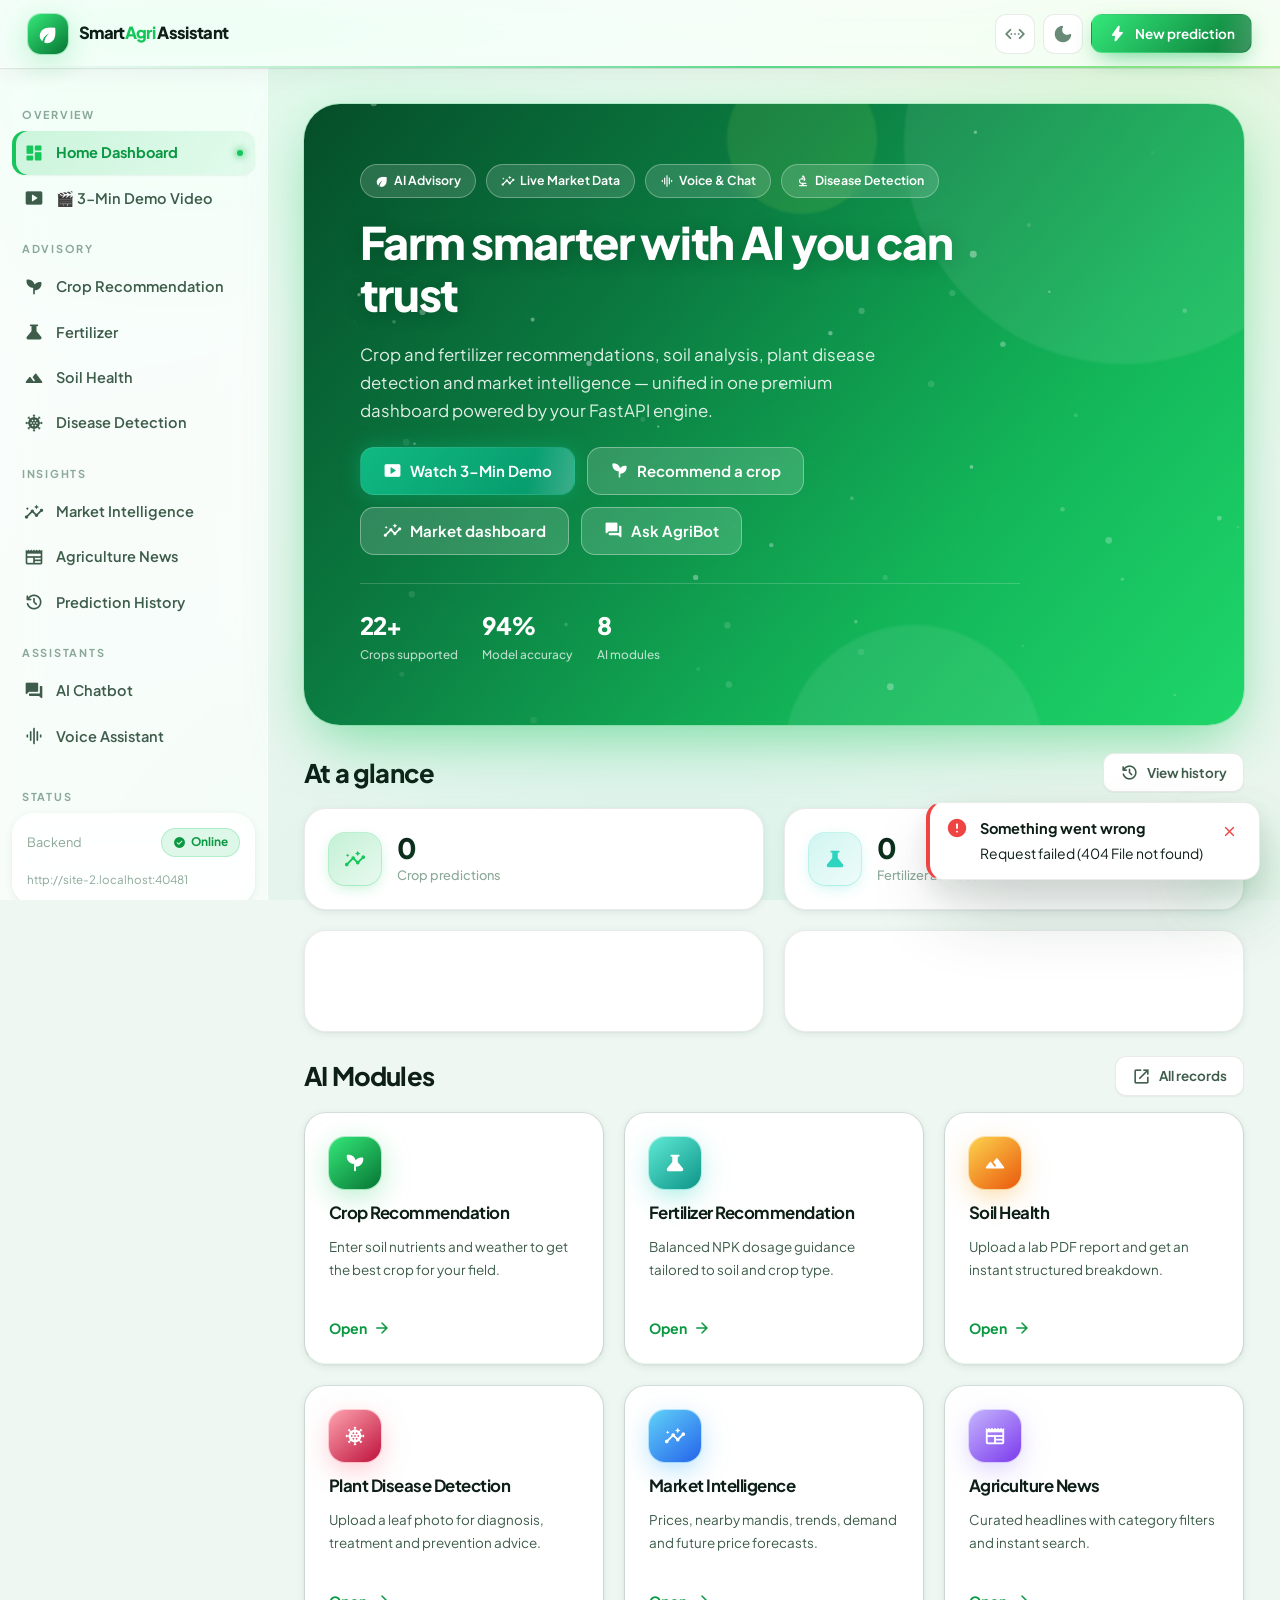
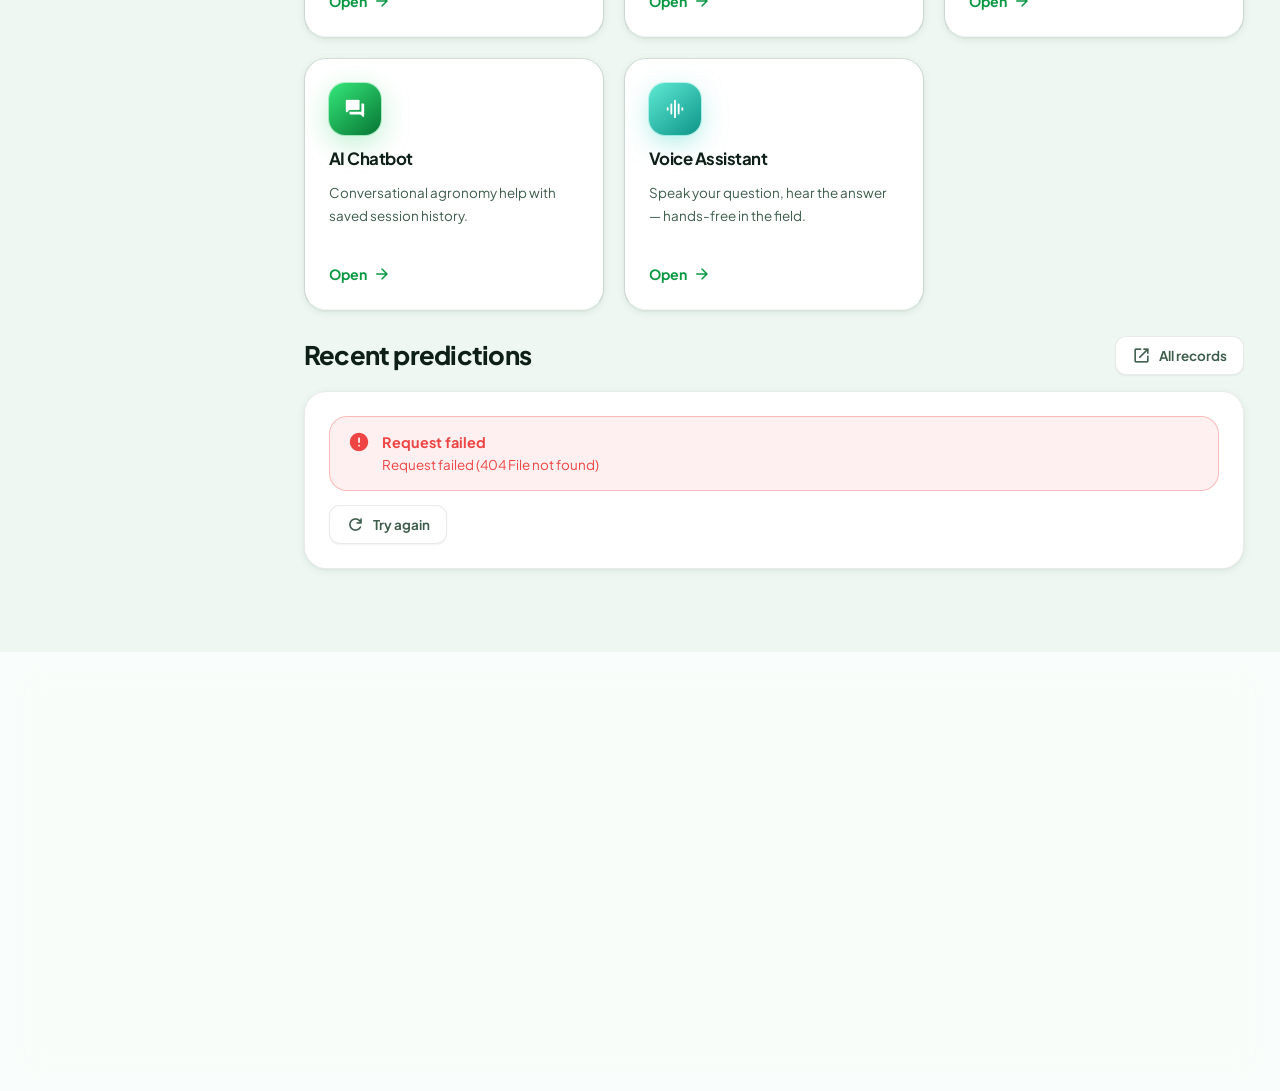
==== commit 8dc144e5: "deploy: update app, frontend, and demo assets for HF Spaces redeployment" ====
--- a/frontend/index.html
+++ b/frontend/index.html
@@ -49,6 +49,8 @@
              intelligence — unified in one premium dashboard powered by your FastAPI engine.</p>
 
           <div class="row wrap actions" style="gap:12px;margin-top:22px">
+            <a class="btn btn--primary" href="demo.html" style="background:linear-gradient(135deg, #10b981, #059669);box-shadow:0 0 20px rgba(16,185,129,0.4)">
+              <span class="mi" aria-hidden="true">smart_display</span>Watch 3-Min Demo</a>
             <a class="btn btn--light" href="pages/crop.html">
               <span class="mi" aria-hidden="true">psychiatry</span>Recommend a crop</a>
             <a class="btn btn--light" href="pages/market.html">
